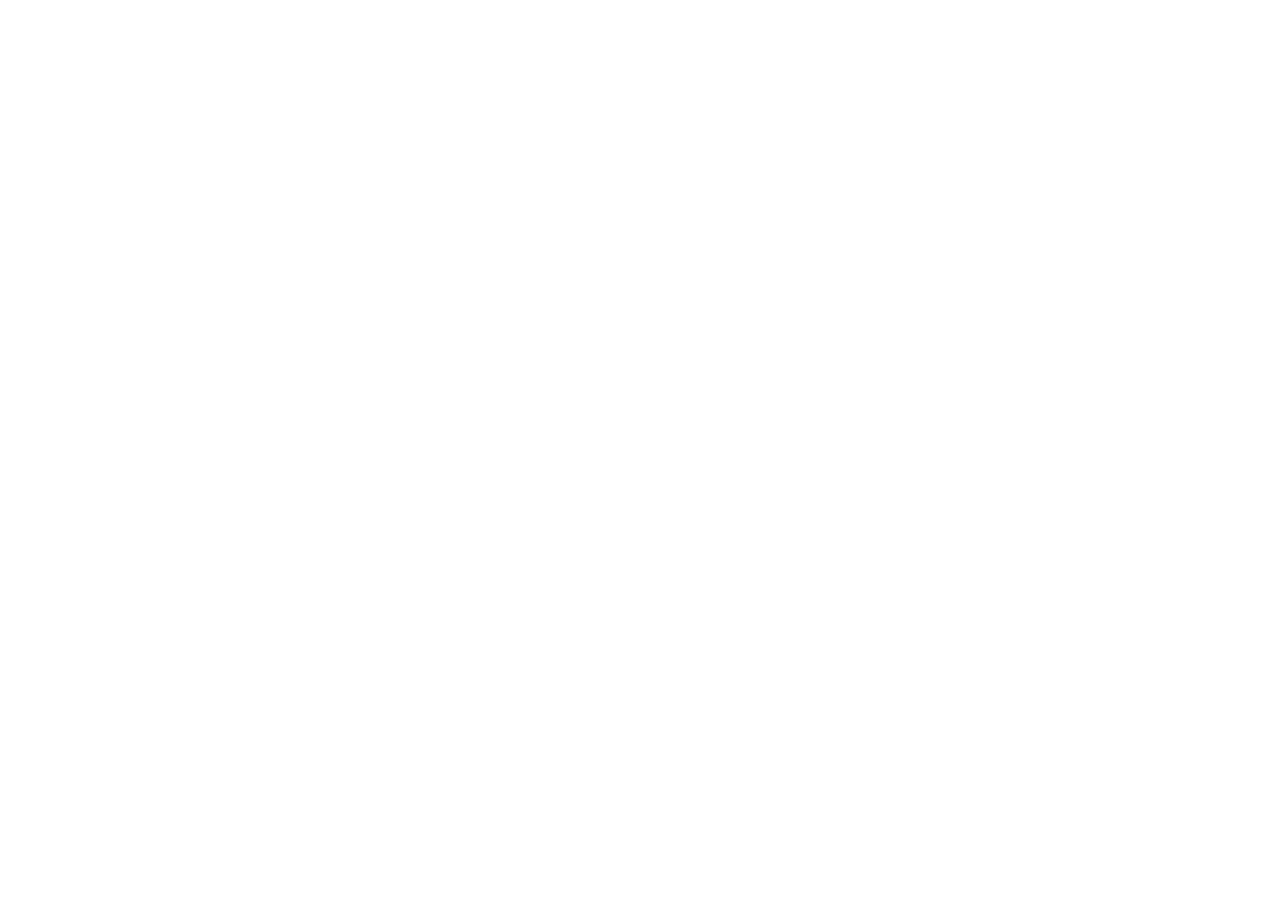
==== index.html @ 874ee5b5 "Add files via upload" ====
<!doctype html>
<html lang="en">
  <head>
    <title>&lt;model-viewer&gt; template</title>
    <meta charset="utf-8">
    <meta name="description" content="&lt;model-viewer&gt; template">
    <meta name="viewport" content="width=device-width, initial-scale=1">
    <link type="text/css" href="./styles.css" rel="stylesheet"/>
  </head>
  <body>
    <!-- <model-viewer> HTML element -->
    <model-viewer src="astronaut.glb" ar ar-modes="webxr scene-viewer quick-look" camera-controls poster="poster.webp" shadow-intensity="1">
      <div class="progress-bar hide" slot="progress-bar">
          <div class="update-bar"></div>
      </div>
      <button slot="ar-button" id="ar-button">
          View in your space
      </button>
      <div id="ar-prompt">
          <img src="ar_hand_prompt.png">
      </div>
    </model-viewer>  
    <script src="script.js"></script>
    <!-- Loads <model-viewer> for browsers: -->
    <script type="module" src="https://ajax.googleapis.com/ajax/libs/model-viewer/3.0.1/model-viewer.min.js"></script>
  </body>
</html>
---- styles.css ----
:not(:defined) > * {
  display: none;
}

html {
  height: 100%;
}

body {
  margin: 0;
  padding: 0;
  width: 100%;
  height: 100%;
}

model-viewer {
  width: 100%;
  height: 90%;
  background-color: #ffffff;
}


.progress-bar {
  display: block;
  width: 33%;
  height: 10%;
  max-height: 2%;
  position: absolute;
  left: 50%;
  top: 50%;
  transform: translate3d(-50%, -50%, 0);
  border-radius: 25px;
  box-shadow: 0px 3px 10px 3px rgba(0, 0, 0, 0.5), 0px 0px 5px 1px rgba(0, 0, 0, 0.6);
  border: 1px solid rgba(255, 255, 255, 0.9);
  background-color: rgba(0, 0, 0, 0.5);
}

.progress-bar.hide {
  visibility: hidden;
  transition: visibility 0.3s;
}

.update-bar {
  background-color: rgba(255, 255, 255, 0.9);
  width: 0%;
  height: 100%;
  border-radius: 25px;
  float: left;
  transition: width 0.3s;
}

#ar-button {
  background-image: url(ar_icon.png);
  background-repeat: no-repeat;
  background-size: 20px 20px;
  background-position: 12px 50%;
  background-color: #fff;
  position: absolute;
  left: 50%;
  transform: translateX(-50%);
  white-space: nowrap;
  bottom: 16px;
  padding: 0px 16px 0px 40px;
  font-family: Roboto Regular, Helvetica Neue, sans-serif;
  font-size: 14px;
  color:#4285f4;
  height: 36px;
  line-height: 36px;
  border-radius: 18px;
  border: 1px solid #DADCE0;
}

#ar-button:active {
  background-color: #E8EAED;
}

#ar-button:focus {
  outline: none;
}

#ar-button:focus-visible {
  outline: 1px solid #4285f4;
}

@keyframes circle {
  from { transform: translateX(-50%) rotate(0deg) translateX(50px) rotate(0deg); }
  to   { transform: translateX(-50%) rotate(360deg) translateX(50px) rotate(-360deg); }
}

@keyframes elongate {
  from { transform: translateX(100px); }
  to   { transform: translateX(-100px); }
}

model-viewer > #ar-prompt {
  position: absolute;
  left: 50%;
  bottom: 60px;
  animation: elongate 2s infinite ease-in-out alternate;
  display: none;
}

model-viewer[ar-status="session-started"] > #ar-prompt {
  display: block;
}

model-viewer > #ar-prompt > img {
  animation: circle 4s linear infinite;
}
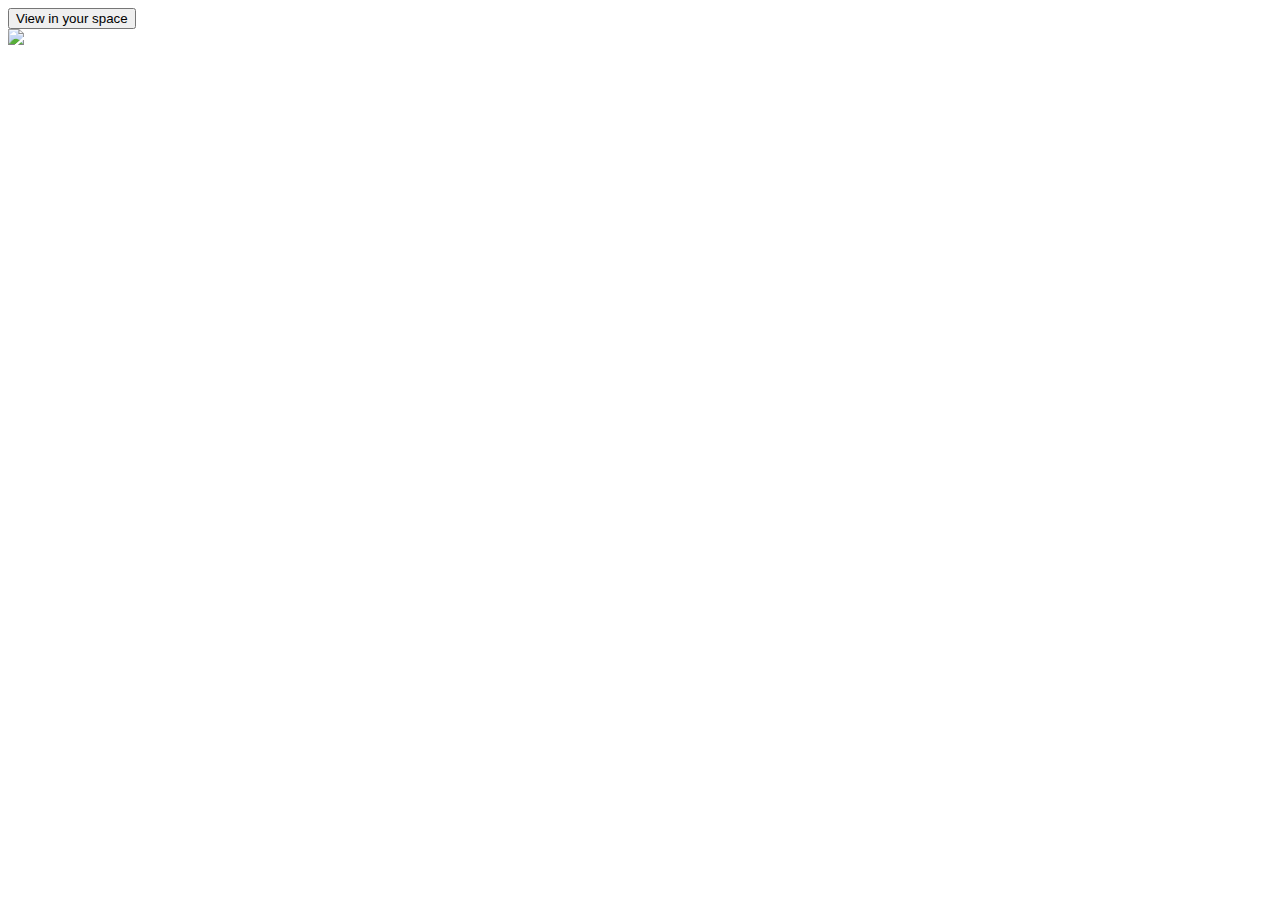
==== commit ef81f094: "Create index.html" ====
--- a/index.html
+++ b/index.html
@@ -9,7 +9,10 @@
   </head>
   <body>
     <!-- <model-viewer> HTML element -->
-    <model-viewer src="astronaut.glb" ar ar-modes="webxr scene-viewer quick-look" camera-controls poster="poster.webp" shadow-intensity="1">
+    
+
+      <model-viewer src="Astronaut.glb" alt="3D Diner" camera-controls ar ios-src="./models/Diner.usdz"></model-viewer>
+
       <div class="progress-bar hide" slot="progress-bar">
           <div class="update-bar"></div>
       </div>
@@ -22,6 +25,8 @@
     </model-viewer>  
     <script src="script.js"></script>
     <!-- Loads <model-viewer> for browsers: -->
-    <script type="module" src="https://ajax.googleapis.com/ajax/libs/model-viewer/3.0.1/model-viewer.min.js"></script>
+ <!--       <script type="module" src="https://ajax.googleapis.com/ajax/libs/model-viewer/3.0.1/model-viewer.min.js"></script> -->
+    <script type="module" src="https://unpkg.com/@google/model-viewer/dist/model-viewer.js"></script>
+  <script nomodule src="https://unpkg.com/@google/model-viewer/dist/model-viewer-legacy.js"></script>
   </body>
 </html>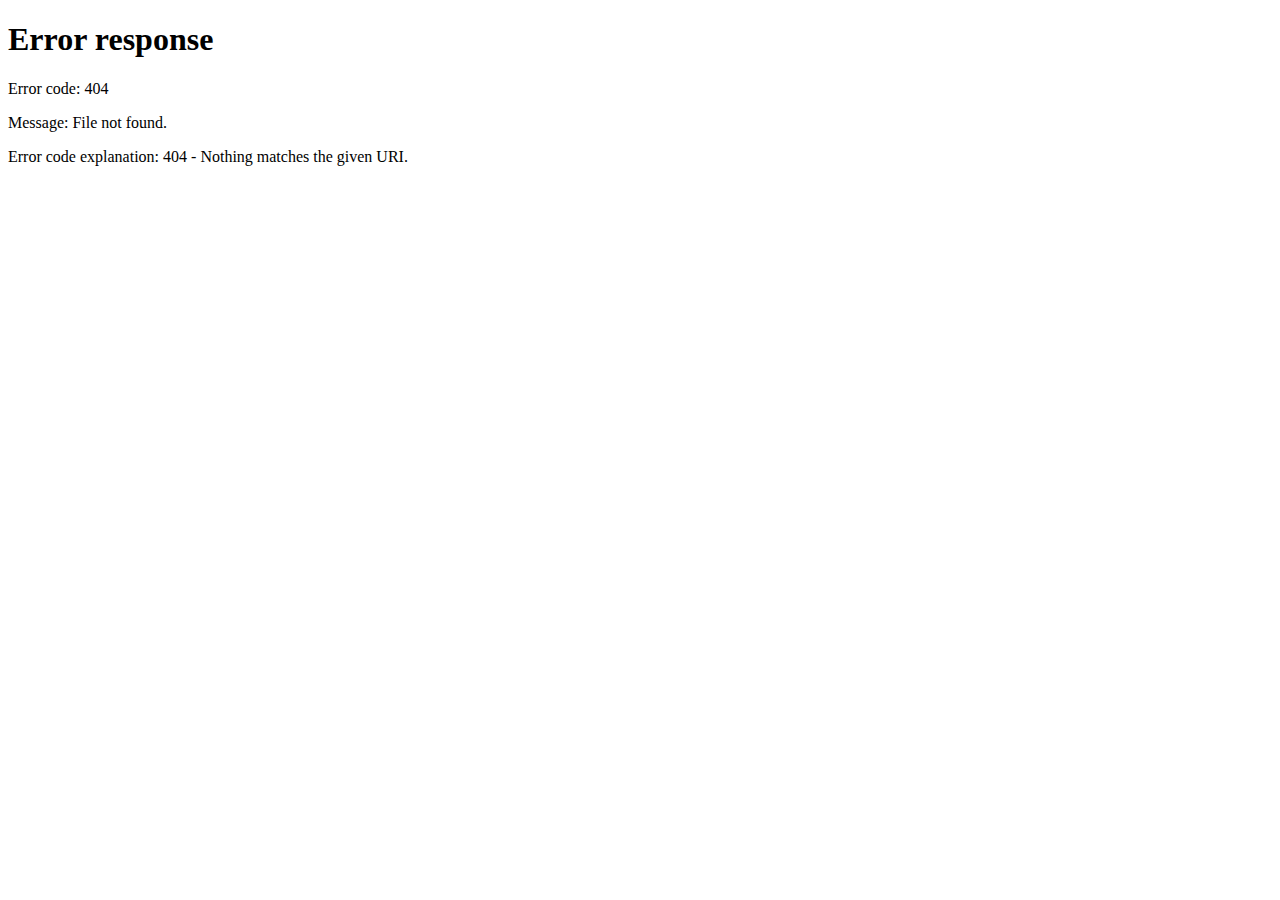
==== commit 1362635a: "change" ====
--- a/index.html
+++ b/index.html
@@ -1,32 +1,12 @@
-<!doctype html>
-<html lang="en">
-  <head>
-    <title>&lt;model-viewer&gt; template</title>
-    <meta charset="utf-8">
-    <meta name="description" content="&lt;model-viewer&gt; template">
-    <meta name="viewport" content="width=device-width, initial-scale=1">
-    <link type="text/css" href="./styles.css" rel="stylesheet"/>
-  </head>
-  <body>
-    <!-- <model-viewer> HTML element -->
-    
-
-      <model-viewer src="Astronaut.glb" alt="3D Diner" camera-controls ar ios-src="./models/Diner.usdz"></model-viewer>
-
-      <div class="progress-bar hide" slot="progress-bar">
-          <div class="update-bar"></div>
-      </div>
-      <button slot="ar-button" id="ar-button">
-          View in your space
-      </button>
-      <div id="ar-prompt">
-          <img src="ar_hand_prompt.png">
-      </div>
-    </model-viewer>  
-    <script src="script.js"></script>
-    <!-- Loads <model-viewer> for browsers: -->
- <!--       <script type="module" src="https://ajax.googleapis.com/ajax/libs/model-viewer/3.0.1/model-viewer.min.js"></script> -->
-    <script type="module" src="https://unpkg.com/@google/model-viewer/dist/model-viewer.js"></script>
-  <script nomodule src="https://unpkg.com/@google/model-viewer/dist/model-viewer-legacy.js"></script>
-  </body>
+<!DOCTYPE html>
+<html>
+<head>
+<meta charset="UTF-8">
+<meta http-equiv="refresh" content="0; url=index">
+<title>Page Redirection</title>
+</head>
+<body>
+<!-- Note: don't tell people to `click` the link, just tell them that it is a link. -->
+If you are not redirected automatically, follow this <a href='index'>link</a>.
+</body>
 </html>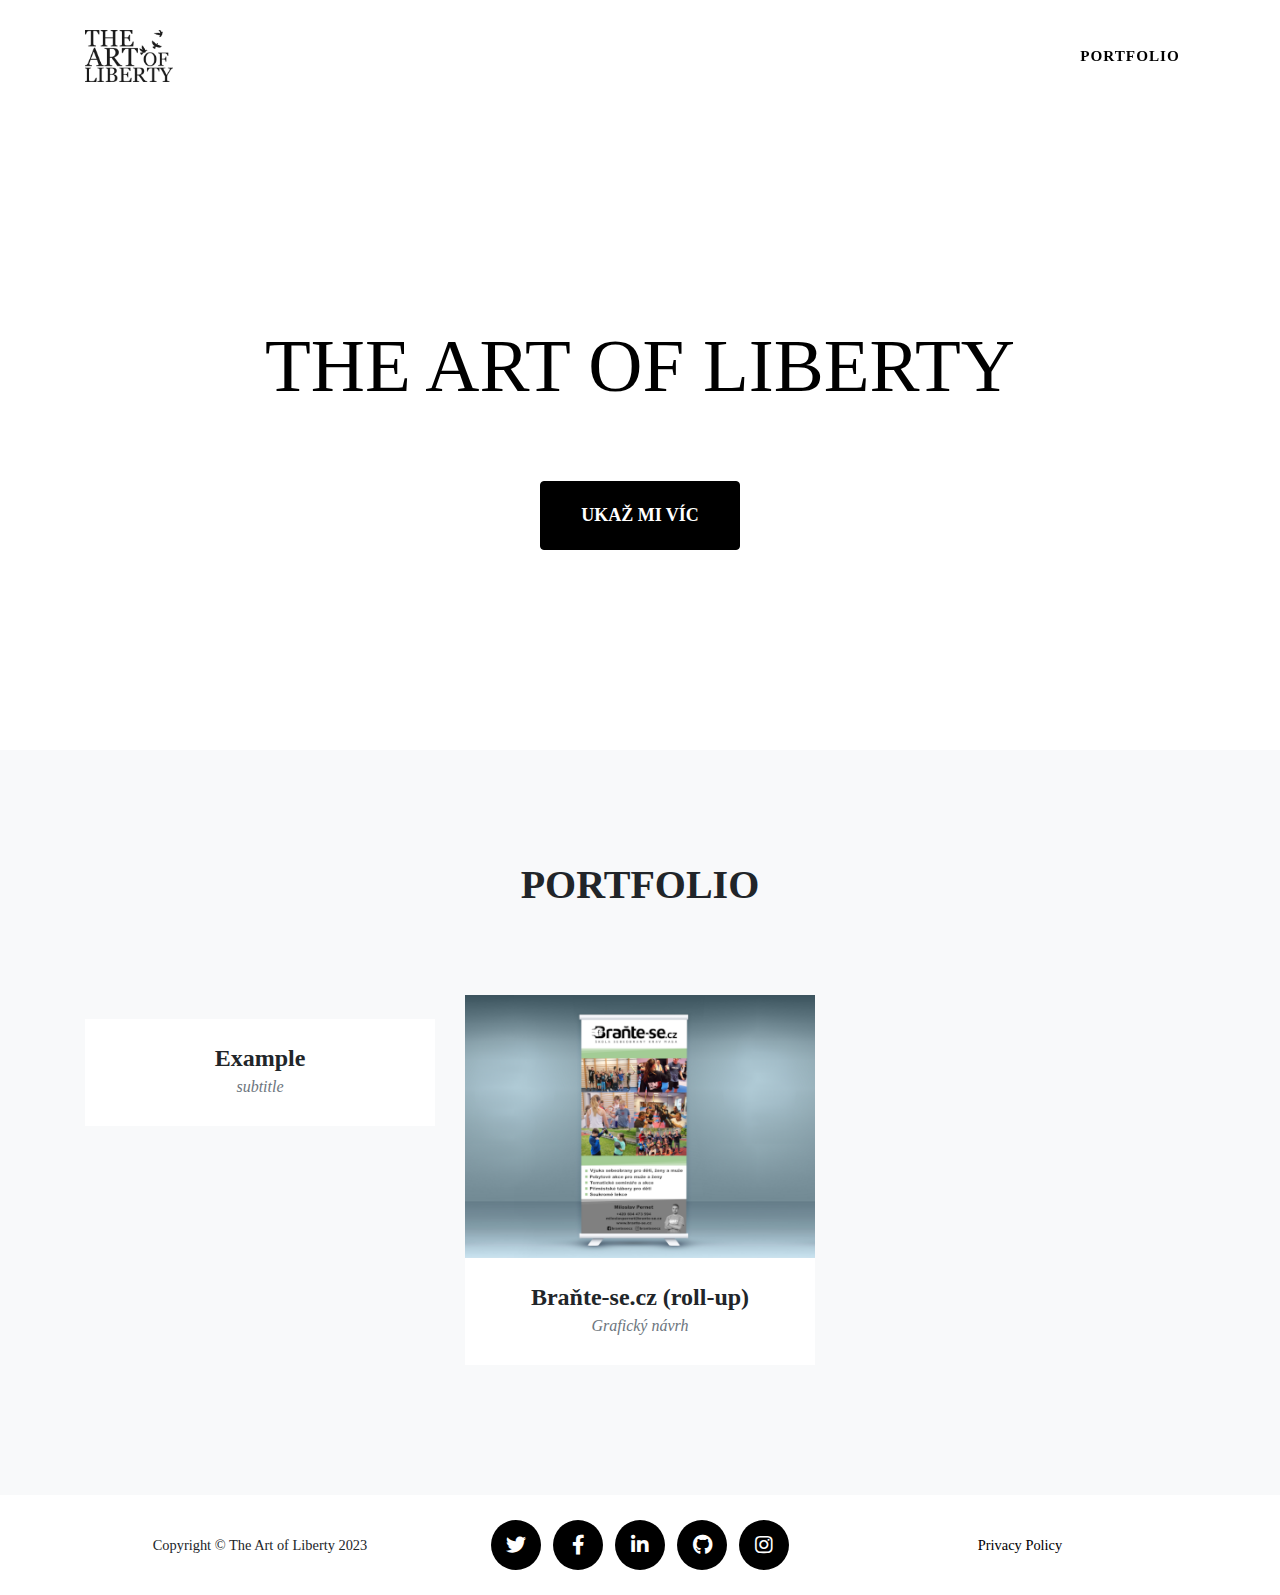
==== commit cc3ce343: "Add files via upload" ====
--- a/index.html
+++ b/index.html
@@ -1,12 +1,318 @@
-<!DOCTYPE html>
-<html>
-<head>
-<meta charset="UTF-8">
-<meta http-equiv="refresh" content="0; url=index">
-<title>Page Redirection</title>
-</head>
-<body>
-<!-- Note: don't tell people to `click` the link, just tell them that it is a link. -->
-If you are not redirected automatically, follow this <a href='index'>link</a>.
-</body>
+<!DOCTYPE html>
+<html lang="en">
+
+  <head>
+  
+
+  <meta charset="utf-8">
+  <meta name="viewport" content="width=device-width, initial-scale=1, shrink-to-fit=no">
+  <meta name="description" content="Site description">
+  <meta name="author" content="Your Name">
+  <link rel="canonical" href="http://localhost:4000/">
+
+  <title>The Art of Liberty</title>  
+
+  <!-- Bootstrap core CSS -->
+  <link href="assets/css/bootstrap.min.css" rel="stylesheet" />
+
+  <!-- Custom fonts for this template -->
+  <link href="assets/css/all.min.css" rel="stylesheet" type="text/css">
+  <link href="https://fonts.googleapis.com/css?family=Montserrat:400,700" rel="stylesheet" type="text/css">
+  <link href='https://fonts.googleapis.com/css?family=Kaushan+Script' rel='stylesheet' type='text/css'>
+  <link href='https://fonts.googleapis.com/css?family=Droid+Serif:400,700,400italic,700italic' rel='stylesheet' type='text/css'>
+  <link href='https://fonts.googleapis.com/css?family=Roboto+Slab:400,100,300,700' rel='stylesheet' type='text/css'>
+
+  <!-- Custom styles for this theme -->
+  <!--<link href="assets/css/agency.min.css" rel="stylesheet">-->
+  <link href="assets/css/agency.css" rel="stylesheet" />
+
+  <!-- Page container change top padding when nav shrinks -->
+  
+</head>
+
+
+  <body id="page-top">
+
+        <!-- Navigation -->
+  <nav class="navbar navbar-expand-lg navbar-dark fixed-top" id="mainNav">
+    <div class="container">
+	  <a class="navbar-brand js-scroll-trigger" href="#page-top"><img height="52" src="assets\img\logo.png"/></a>
+      <button class="navbar-toggler navbar-toggler-right" type="button" data-toggle="collapse" data-target="#navbarResponsive" aria-controls="navbarResponsive" aria-expanded="false" aria-label="Toggle navigation">
+        Menu
+        <i class="fas fa-bars"></i>
+      </button>
+      <div class="collapse navbar-collapse" id="navbarResponsive">
+        <ul class="navbar-nav text-uppercase ml-auto">
+        
+        
+          <li class="nav-item"><a class="nav-link js-scroll-trigger" href="#portfolio">Portfolio</a></li>
+        
+        
+        </ul>
+      </div>
+    </div>
+  </nav>
+  <!-- End Navigation -->
+  
+  <!-- Header -->
+  
+  <header class="masthead">
+    <div class="container">
+      <div class="intro-text"><div class="intro-heading text-uppercase"><p>The Art of Liberty</p>
+</div><a class="btn btn-primary btn-xl text-uppercase js-scroll-trigger" href="#portfolio">Ukaž mi víc</a></div>
+    </div>
+  </header>
+  
+  <!-- End Header -->
+
+
+<!-- Portfolio Grid -->
+
+<section class="bg-light page-section" id="portfolio">
+  <div class="container">
+    <div class="row">
+      <div class="col-lg-12 text-center">
+        <h2 class="section-heading text-uppercase"><p>Portfolio</p>
+</h2>
+        <h3 class="section-subheading text-muted">
+</h3>
+      </div>
+    </div>
+    <div class="row">
+	
+      <div class="col-md-4 col-sm-6 portfolio-item">
+        <a class="portfolio-link" data-toggle="modal" href="#p1">
+          <div class="portfolio-hover">
+            <div class="portfolio-hover-content">
+              <i class="fas fa-plus fa-3x"></i>
+            </div>
+          </div>
+          <img class="img-fluid" src="https://place-hold.it/400x300" alt="">
+        </a>
+        <div class="portfolio-caption">
+          <h4>Example</h4>
+          <p class="text-muted">subtitle</p>
+        </div>
+      </div>
+	
+      <div class="col-md-4 col-sm-6 portfolio-item">
+        <a class="portfolio-link" data-toggle="modal" href="#p2">
+          <div class="portfolio-hover">
+            <div class="portfolio-hover-content">
+              <i class="fas fa-plus fa-3x"></i>
+            </div>
+          </div>
+          <img class="img-fluid" src="assets/img/portfolio/sami_rollup_thumbnail.png" alt="">
+        </a>
+        <div class="portfolio-caption">
+          <h4>Braňte-se.cz (roll-up)</h4>
+          <p class="text-muted">Grafický návrh</p>
+        </div>
+      </div>
+	
+    </div>
+  </div>
+</section>
+
+<!-- Portfolio Modals -->
+
+
+<div
+  class="portfolio-modal modal fade"
+  id="p1"
+  tabindex="-1"
+  role="dialog"
+  aria-hidden="true"
+>
+  <div class="modal-dialog">
+    <div class="modal-content">
+      <div class="close-modal" data-dismiss="modal">
+        <div class="lr">
+          <div class="rl"></div>
+        </div>
+      </div>
+      <div class="container">
+        <div class="row">
+          <div class="col-lg-8 mx-auto">
+            <div class="modal-body">
+              <!-- Project Details Go Here -->
+              <h2 class="text-uppercase">Title</h2>
+              <p class="item-intro text-muted">subtitle lorem ipsum dolor sit amet consectetur.</p>
+              <img
+                class="img-fluid d-block mx-auto"
+                src="https://place-hold.it/400x300"
+                alt="image alt text"
+              />
+              <p><p>Use this area to describe your project. <strong>Markdown</strong> supported.</p>
+
+<p>optional info list (delete if not using):</p>
+
+<ul class="list-inline">
+  <li>Date:</li>
+  <li>Client:</li>
+  <li>Category:</li>
+</ul>
+
+</p>
+              <button
+                class="btn btn-primary"
+                data-dismiss="modal"
+                type="button"
+              >
+                <i class="fas fa-times"></i>
+                Zavřít
+              </button>
+            </div>
+          </div>
+        </div>
+      </div>
+    </div>
+  </div>
+</div>
+
+
+
+<div
+  class="portfolio-modal modal fade"
+  id="p2"
+  tabindex="-1"
+  role="dialog"
+  aria-hidden="true"
+>
+  <div class="modal-dialog">
+    <div class="modal-content">
+      <div class="close-modal" data-dismiss="modal">
+        <div class="lr">
+          <div class="rl"></div>
+        </div>
+      </div>
+      <div class="container">
+        <div class="row">
+          <div class="col-lg-8 mx-auto">
+            <div class="modal-body">
+              <!-- Project Details Go Here -->
+              <h2 class="text-uppercase">Braňte-se</h2>
+              <p class="item-intro text-muted">Grafický návrh roll-up baneru</p>
+              <img
+                class="img-fluid d-block mx-auto"
+                src="assets/img/portfolio/sami_rollup.png"
+                alt=""
+              />
+              <p><p>Grafický návrh roll-up baneru laděného do barev použitých v identitě “značky”.</p>
+
+<p><strong><a href="https://www.brante-se.cz">https://www.brante-se.cz</a></strong></p>
+
+</p>
+              <button
+                class="btn btn-primary"
+                data-dismiss="modal"
+                type="button"
+              >
+                <i class="fas fa-times"></i>
+                Zavřít
+              </button>
+            </div>
+          </div>
+        </div>
+      </div>
+    </div>
+  </div>
+</div>
+
+
+<!-- End Portfolio Modals -->
+
+
+
+
+
+	  <!-- Footer -->
+<footer class="footer" id="footer" style="background-color: white">
+  <div class="container">
+    
+    <div class="row align-items-center">
+      <div class="col-md-4">
+        <span class="copyright"
+          >Copyright &copy; The Art of Liberty 2023</span
+        >
+      </div>
+      <!-- Social Media -->
+      <div class="col-md-4">
+        <ul class="list-inline social-buttons">
+          
+          <li class="list-inline-item">
+            
+            <a href="https://twitter.com">
+              <i class="fab fa-twitter"></i>
+            </a>
+            
+          </li>
+          
+          <li class="list-inline-item">
+            
+            <a href="https://facebook.com">
+              <i class="fab fa-facebook-f"></i>
+            </a>
+            
+          </li>
+          
+          <li class="list-inline-item">
+            
+            <a href="https://linkedin.com">
+              <i class="fab fa-linkedin-in"></i>
+            </a>
+            
+          </li>
+          
+          <li class="list-inline-item">
+            
+            <a href="https://github.com/raviriley/agency-jekyll-theme">
+              <i class="fab fa-github"></i>
+            </a>
+            
+          </li>
+          
+          <li class="list-inline-item">
+            
+            <a href="https://instagram.com">
+              <i class="fab fa-instagram"></i>
+            </a>
+            
+          </li>
+          
+        </ul>
+      </div>
+      <!-- Legal -->
+      <div class="col-md-4">
+        <ul class="list-inline quicklinks">
+          <li class="list-inline-item">
+            <a href="legal"
+              >Privacy Policy</a
+            >
+          </li>
+        </ul>
+      </div>
+    </div>
+    
+  </div>
+</footer>
+
+<!-- End Footer -->
+
+
+	  <!-- Bootstrap core JavaScript -->
+	  <script src="assets/js/jquery.min.js"></script>
+	  <script src="assets/js/bootstrap.bundle.min.js"></script>
+
+	  <!-- Plugin JavaScript -->
+	  <script src="assets/js/jquery.easing.min.js"></script>
+
+	  <!-- Contact form JavaScript -->
+	  <script src="assets/js/jqBootstrapValidation.js"></script>
+	  <script src="assets/js/contact_me.js"></script>
+
+	  <!-- Custom scripts for this template -->
+	  <script src="assets/js/agency.min.js"></script>
+
+  </body>
 </html>--- a/assets/css/all.min.css
+++ b/assets/css/all.min.css
@@ -0,0 +1,5 @@
+/*!
+ * Font Awesome Free 5.10.2 by @fontawesome - https://fontawesome.com
+ * License - https://fontawesome.com/license/free (Icons: CC BY 4.0, Fonts: SIL OFL 1.1, Code: MIT License)
+ */
+.fa,.fab,.fad,.fal,.far,.fas{-moz-osx-font-smoothing:grayscale;-webkit-font-smoothing:antialiased;display:inline-block;font-style:normal;font-variant:normal;text-rendering:auto;line-height:1}.fa-lg{font-size:1.33333em;line-height:.75em;vertical-align:-.0667em}.fa-xs{font-size:.75em}.fa-sm{font-size:.875em}.fa-1x{font-size:1em}.fa-2x{font-size:2em}.fa-3x{font-size:3em}.fa-4x{font-size:4em}.fa-5x{font-size:5em}.fa-6x{font-size:6em}.fa-7x{font-size:7em}.fa-8x{font-size:8em}.fa-9x{font-size:9em}.fa-10x{font-size:10em}.fa-fw{text-align:center;width:1.25em}.fa-ul{list-style-type:none;margin-left:2.5em;padding-left:0}.fa-ul>li{position:relative}.fa-li{left:-2em;position:absolute;text-align:center;width:2em;line-height:inherit}.fa-border{border:.08em solid #eee;border-radius:.1em;padding:.2em .25em .15em}.fa-pull-left{float:left}.fa-pull-right{float:right}.fa.fa-pull-left,.fab.fa-pull-left,.fal.fa-pull-left,.far.fa-pull-left,.fas.fa-pull-left{margin-right:.3em}.fa.fa-pull-right,.fab.fa-pull-right,.fal.fa-pull-right,.far.fa-pull-right,.fas.fa-pull-right{margin-left:.3em}.fa-spin{-webkit-animation:fa-spin 2s linear infinite;animation:fa-spin 2s linear infinite}.fa-pulse{-webkit-animation:fa-spin 1s steps(8) infinite;animation:fa-spin 1s steps(8) infinite}@-webkit-keyframes fa-spin{0%{-webkit-transform:rotate(0deg);transform:rotate(0deg)}to{-webkit-transform:rotate(1turn);transform:rotate(1turn)}}@keyframes fa-spin{0%{-webkit-transform:rotate(0deg);transform:rotate(0deg)}to{-webkit-transform:rotate(1turn);transform:rotate(1turn)}}.fa-rotate-90{-ms-filter:"progid:DXImageTransform.Microsoft.BasicImage(rotation=1)";-webkit-transform:rotate(90deg);transform:rotate(90deg)}.fa-rotate-180{-ms-filter:"progid:DXImageTransform.Microsoft.BasicImage(rotation=2)";-webkit-transform:rotate(180deg);transform:rotate(180deg)}.fa-rotate-270{-ms-filter:"progid:DXImageTransform.Microsoft.BasicImage(rotation=3)";-webkit-transform:rotate(270deg);transform:rotate(270deg)}.fa-flip-horizontal{-ms-filter:"progid:DXImageTransform.Microsoft.BasicImage(rotation=0, mirror=1)";-webkit-transform:scaleX(-1);transform:scaleX(-1)}.fa-flip-vertical{-webkit-transform:scaleY(-1);transform:scaleY(-1)}.fa-flip-both,.fa-flip-horizontal.fa-flip-vertical,.fa-flip-vertical{-ms-filter:"progid:DXImageTransform.Microsoft.BasicImage(rotation=2, mirror=1)"}.fa-flip-both,.fa-flip-horizontal.fa-flip-vertical{-webkit-transform:scale(-1);transform:scale(-1)}:root .fa-flip-both,:root .fa-flip-horizontal,:root .fa-flip-vertical,:root .fa-rotate-90,:root .fa-rotate-180,:root .fa-rotate-270{-webkit-filter:none;filter:none}.fa-stack{display:inline-block;height:2em;line-height:2em;position:relative;vertical-align:middle;width:2.5em}.fa-stack-1x,.fa-stack-2x{left:0;position:absolute;text-align:center;width:100%}.fa-stack-1x{line-height:inherit}.fa-stack-2x{font-size:2em}.fa-inverse{color:#fff}.fa-500px:before{content:"\f26e"}.fa-accessible-icon:before{content:"\f368"}.fa-accusoft:before{content:"\f369"}.fa-acquisitions-incorporated:before{content:"\f6af"}.fa-ad:before{content:"\f641"}.fa-address-book:before{content:"\f2b9"}.fa-address-card:before{content:"\f2bb"}.fa-adjust:before{content:"\f042"}.fa-adn:before{content:"\f170"}.fa-adobe:before{content:"\f778"}.fa-adversal:before{content:"\f36a"}.fa-affiliatetheme:before{content:"\f36b"}.fa-air-freshener:before{content:"\f5d0"}.fa-airbnb:before{content:"\f834"}.fa-algolia:before{content:"\f36c"}.fa-align-center:before{content:"\f037"}.fa-align-justify:before{content:"\f039"}.fa-align-left:before{content:"\f036"}.fa-align-right:before{content:"\f038"}.fa-alipay:before{content:"\f642"}.fa-allergies:before{content:"\f461"}.fa-amazon:before{content:"\f270"}.fa-amazon-pay:before{content:"\f42c"}.fa-ambulance:before{content:"\f0f9"}.fa-american-sign-language-interpreting:before{content:"\f2a3"}.fa-amilia:before{content:"\f36d"}.fa-anchor:before{content:"\f13d"}.fa-android:before{content:"\f17b"}.fa-angellist:before{content:"\f209"}.fa-angle-double-down:before{content:"\f103"}.fa-angle-double-left:before{content:"\f100"}.fa-angle-double-right:before{content:"\f101"}.fa-angle-double-up:before{content:"\f102"}.fa-angle-down:before{content:"\f107"}.fa-angle-left:before{content:"\f104"}.fa-angle-right:before{content:"\f105"}.fa-angle-up:before{content:"\f106"}.fa-angry:before{content:"\f556"}.fa-angrycreative:before{content:"\f36e"}.fa-angular:before{content:"\f420"}.fa-ankh:before{content:"\f644"}.fa-app-store:before{content:"\f36f"}.fa-app-store-ios:before{content:"\f370"}.fa-apper:before{content:"\f371"}.fa-apple:before{content:"\f179"}.fa-apple-alt:before{content:"\f5d1"}.fa-apple-pay:before{content:"\f415"}.fa-archive:before{content:"\f187"}.fa-archway:before{content:"\f557"}.fa-arrow-alt-circle-down:before{content:"\f358"}.fa-arrow-alt-circle-left:before{content:"\f359"}.fa-arrow-alt-circle-right:before{content:"\f35a"}.fa-arrow-alt-circle-up:before{content:"\f35b"}.fa-arrow-circle-down:before{content:"\f0ab"}.fa-arrow-circle-left:before{content:"\f0a8"}.fa-arrow-circle-right:before{content:"\f0a9"}.fa-arrow-circle-up:before{content:"\f0aa"}.fa-arrow-down:before{content:"\f063"}.fa-arrow-left:before{content:"\f060"}.fa-arrow-right:before{content:"\f061"}.fa-arrow-up:before{content:"\f062"}.fa-arrows-alt:before{content:"\f0b2"}.fa-arrows-alt-h:before{content:"\f337"}.fa-arrows-alt-v:before{content:"\f338"}.fa-artstation:before{content:"\f77a"}.fa-assistive-listening-systems:before{content:"\f2a2"}.fa-asterisk:before{content:"\f069"}.fa-asymmetrik:before{content:"\f372"}.fa-at:before{content:"\f1fa"}.fa-atlas:before{content:"\f558"}.fa-atlassian:before{content:"\f77b"}.fa-atom:before{content:"\f5d2"}.fa-audible:before{content:"\f373"}.fa-audio-description:before{content:"\f29e"}.fa-autoprefixer:before{content:"\f41c"}.fa-avianex:before{content:"\f374"}.fa-aviato:before{content:"\f421"}.fa-award:before{content:"\f559"}.fa-aws:before{content:"\f375"}.fa-baby:before{content:"\f77c"}.fa-baby-carriage:before{content:"\f77d"}.fa-backspace:before{content:"\f55a"}.fa-backward:before{content:"\f04a"}.fa-bacon:before{content:"\f7e5"}.fa-balance-scale:before{content:"\f24e"}.fa-balance-scale-left:before{content:"\f515"}.fa-balance-scale-right:before{content:"\f516"}.fa-ban:before{content:"\f05e"}.fa-band-aid:before{content:"\f462"}.fa-bandcamp:before{content:"\f2d5"}.fa-barcode:before{content:"\f02a"}.fa-bars:before{content:"\f0c9"}.fa-baseball-ball:before{content:"\f433"}.fa-basketball-ball:before{content:"\f434"}.fa-bath:before{content:"\f2cd"}.fa-battery-empty:before{content:"\f244"}.fa-battery-full:before{content:"\f240"}.fa-battery-half:before{content:"\f242"}.fa-battery-quarter:before{content:"\f243"}.fa-battery-three-quarters:before{content:"\f241"}.fa-battle-net:before{content:"\f835"}.fa-bed:before{content:"\f236"}.fa-beer:before{content:"\f0fc"}.fa-behance:before{content:"\f1b4"}.fa-behance-square:before{content:"\f1b5"}.fa-bell:before{content:"\f0f3"}.fa-bell-slash:before{content:"\f1f6"}.fa-bezier-curve:before{content:"\f55b"}.fa-bible:before{content:"\f647"}.fa-bicycle:before{content:"\f206"}.fa-biking:before{content:"\f84a"}.fa-bimobject:before{content:"\f378"}.fa-binoculars:before{content:"\f1e5"}.fa-biohazard:before{content:"\f780"}.fa-birthday-cake:before{content:"\f1fd"}.fa-bitbucket:before{content:"\f171"}.fa-bitcoin:before{content:"\f379"}.fa-bity:before{content:"\f37a"}.fa-black-tie:before{content:"\f27e"}.fa-blackberry:before{content:"\f37b"}.fa-blender:before{content:"\f517"}.fa-blender-phone:before{content:"\f6b6"}.fa-blind:before{content:"\f29d"}.fa-blog:before{content:"\f781"}.fa-blogger:before{content:"\f37c"}.fa-blogger-b:before{content:"\f37d"}.fa-bluetooth:before{content:"\f293"}.fa-bluetooth-b:before{content:"\f294"}.fa-bold:before{content:"\f032"}.fa-bolt:before{content:"\f0e7"}.fa-bomb:before{content:"\f1e2"}.fa-bone:before{content:"\f5d7"}.fa-bong:before{content:"\f55c"}.fa-book:before{content:"\f02d"}.fa-book-dead:before{content:"\f6b7"}.fa-book-medical:before{content:"\f7e6"}.fa-book-open:before{content:"\f518"}.fa-book-reader:before{content:"\f5da"}.fa-bookmark:before{content:"\f02e"}.fa-bootstrap:before{content:"\f836"}.fa-border-all:before{content:"\f84c"}.fa-border-none:before{content:"\f850"}.fa-border-style:before{content:"\f853"}.fa-bowling-ball:before{content:"\f436"}.fa-box:before{content:"\f466"}.fa-box-open:before{content:"\f49e"}.fa-boxes:before{content:"\f468"}.fa-braille:before{content:"\f2a1"}.fa-brain:before{content:"\f5dc"}.fa-bread-slice:before{content:"\f7ec"}.fa-briefcase:before{content:"\f0b1"}.fa-briefcase-medical:before{content:"\f469"}.fa-broadcast-tower:before{content:"\f519"}.fa-broom:before{content:"\f51a"}.fa-brush:before{content:"\f55d"}.fa-btc:before{content:"\f15a"}.fa-buffer:before{content:"\f837"}.fa-bug:before{content:"\f188"}.fa-building:before{content:"\f1ad"}.fa-bullhorn:before{content:"\f0a1"}.fa-bullseye:before{content:"\f140"}.fa-burn:before{content:"\f46a"}.fa-buromobelexperte:before{content:"\f37f"}.fa-bus:before{content:"\f207"}.fa-bus-alt:before{content:"\f55e"}.fa-business-time:before{content:"\f64a"}.fa-buysellads:before{content:"\f20d"}.fa-calculator:before{content:"\f1ec"}.fa-calendar:before{content:"\f133"}.fa-calendar-alt:before{content:"\f073"}.fa-calendar-check:before{content:"\f274"}.fa-calendar-day:before{content:"\f783"}.fa-calendar-minus:before{content:"\f272"}.fa-calendar-plus:before{content:"\f271"}.fa-calendar-times:before{content:"\f273"}.fa-calendar-week:before{content:"\f784"}.fa-camera:before{content:"\f030"}.fa-camera-retro:before{content:"\f083"}.fa-campground:before{content:"\f6bb"}.fa-canadian-maple-leaf:before{content:"\f785"}.fa-candy-cane:before{content:"\f786"}.fa-cannabis:before{content:"\f55f"}.fa-capsules:before{content:"\f46b"}.fa-car:before{content:"\f1b9"}.fa-car-alt:before{content:"\f5de"}.fa-car-battery:before{content:"\f5df"}.fa-car-crash:before{content:"\f5e1"}.fa-car-side:before{content:"\f5e4"}.fa-caret-down:before{content:"\f0d7"}.fa-caret-left:before{content:"\f0d9"}.fa-caret-right:before{content:"\f0da"}.fa-caret-square-down:before{content:"\f150"}.fa-caret-square-left:before{content:"\f191"}.fa-caret-square-right:before{content:"\f152"}.fa-caret-square-up:before{content:"\f151"}.fa-caret-up:before{content:"\f0d8"}.fa-carrot:before{content:"\f787"}.fa-cart-arrow-down:before{content:"\f218"}.fa-cart-plus:before{content:"\f217"}.fa-cash-register:before{content:"\f788"}.fa-cat:before{content:"\f6be"}.fa-cc-amazon-pay:before{content:"\f42d"}.fa-cc-amex:before{content:"\f1f3"}.fa-cc-apple-pay:before{content:"\f416"}.fa-cc-diners-club:before{content:"\f24c"}.fa-cc-discover:before{content:"\f1f2"}.fa-cc-jcb:before{content:"\f24b"}.fa-cc-mastercard:before{content:"\f1f1"}.fa-cc-paypal:before{content:"\f1f4"}.fa-cc-stripe:before{content:"\f1f5"}.fa-cc-visa:before{content:"\f1f0"}.fa-centercode:before{content:"\f380"}.fa-centos:before{content:"\f789"}.fa-certificate:before{content:"\f0a3"}.fa-chair:before{content:"\f6c0"}.fa-chalkboard:before{content:"\f51b"}.fa-chalkboard-teacher:before{content:"\f51c"}.fa-charging-station:before{content:"\f5e7"}.fa-chart-area:before{content:"\f1fe"}.fa-chart-bar:before{content:"\f080"}.fa-chart-line:before{content:"\f201"}.fa-chart-pie:before{content:"\f200"}.fa-check:before{content:"\f00c"}.fa-check-circle:before{content:"\f058"}.fa-check-double:before{content:"\f560"}.fa-check-square:before{content:"\f14a"}.fa-cheese:before{content:"\f7ef"}.fa-chess:before{content:"\f439"}.fa-chess-bishop:before{content:"\f43a"}.fa-chess-board:before{content:"\f43c"}.fa-chess-king:before{content:"\f43f"}.fa-chess-knight:before{content:"\f441"}.fa-chess-pawn:before{content:"\f443"}.fa-chess-queen:before{content:"\f445"}.fa-chess-rook:before{content:"\f447"}.fa-chevron-circle-down:before{content:"\f13a"}.fa-chevron-circle-left:before{content:"\f137"}.fa-chevron-circle-right:before{content:"\f138"}.fa-chevron-circle-up:before{content:"\f139"}.fa-chevron-down:before{content:"\f078"}.fa-chevron-left:before{content:"\f053"}.fa-chevron-right:before{content:"\f054"}.fa-chevron-up:before{content:"\f077"}.fa-child:before{content:"\f1ae"}.fa-chrome:before{content:"\f268"}.fa-chromecast:before{content:"\f838"}.fa-church:before{content:"\f51d"}.fa-circle:before{content:"\f111"}.fa-circle-notch:before{content:"\f1ce"}.fa-city:before{content:"\f64f"}.fa-clinic-medical:before{content:"\f7f2"}.fa-clipboard:before{content:"\f328"}.fa-clipboard-check:before{content:"\f46c"}.fa-clipboard-list:before{content:"\f46d"}.fa-clock:before{content:"\f017"}.fa-clone:before{content:"\f24d"}.fa-closed-captioning:before{content:"\f20a"}.fa-cloud:before{content:"\f0c2"}.fa-cloud-download-alt:before{content:"\f381"}.fa-cloud-meatball:before{content:"\f73b"}.fa-cloud-moon:before{content:"\f6c3"}.fa-cloud-moon-rain:before{content:"\f73c"}.fa-cloud-rain:before{content:"\f73d"}.fa-cloud-showers-heavy:before{content:"\f740"}.fa-cloud-sun:before{content:"\f6c4"}.fa-cloud-sun-rain:before{content:"\f743"}.fa-cloud-upload-alt:before{content:"\f382"}.fa-cloudscale:before{content:"\f383"}.fa-cloudsmith:before{content:"\f384"}.fa-cloudversify:before{content:"\f385"}.fa-cocktail:before{content:"\f561"}.fa-code:before{content:"\f121"}.fa-code-branch:before{content:"\f126"}.fa-codepen:before{content:"\f1cb"}.fa-codiepie:before{content:"\f284"}.fa-coffee:before{content:"\f0f4"}.fa-cog:before{content:"\f013"}.fa-cogs:before{content:"\f085"}.fa-coins:before{content:"\f51e"}.fa-columns:before{content:"\f0db"}.fa-comment:before{content:"\f075"}.fa-comment-alt:before{content:"\f27a"}.fa-comment-dollar:before{content:"\f651"}.fa-comment-dots:before{content:"\f4ad"}.fa-comment-medical:before{content:"\f7f5"}.fa-comment-slash:before{content:"\f4b3"}.fa-comments:before{content:"\f086"}.fa-comments-dollar:before{content:"\f653"}.fa-compact-disc:before{content:"\f51f"}.fa-compass:before{content:"\f14e"}.fa-compress:before{content:"\f066"}.fa-compress-arrows-alt:before{content:"\f78c"}.fa-concierge-bell:before{content:"\f562"}.fa-confluence:before{content:"\f78d"}.fa-connectdevelop:before{content:"\f20e"}.fa-contao:before{content:"\f26d"}.fa-cookie:before{content:"\f563"}.fa-cookie-bite:before{content:"\f564"}.fa-copy:before{content:"\f0c5"}.fa-copyright:before{content:"\f1f9"}.fa-cotton-bureau:before{content:"\f89e"}.fa-couch:before{content:"\f4b8"}.fa-cpanel:before{content:"\f388"}.fa-creative-commons:before{content:"\f25e"}.fa-creative-commons-by:before{content:"\f4e7"}.fa-creative-commons-nc:before{content:"\f4e8"}.fa-creative-commons-nc-eu:before{content:"\f4e9"}.fa-creative-commons-nc-jp:before{content:"\f4ea"}.fa-creative-commons-nd:before{content:"\f4eb"}.fa-creative-commons-pd:before{content:"\f4ec"}.fa-creative-commons-pd-alt:before{content:"\f4ed"}.fa-creative-commons-remix:before{content:"\f4ee"}.fa-creative-commons-sa:before{content:"\f4ef"}.fa-creative-commons-sampling:before{content:"\f4f0"}.fa-creative-commons-sampling-plus:before{content:"\f4f1"}.fa-creative-commons-share:before{content:"\f4f2"}.fa-creative-commons-zero:before{content:"\f4f3"}.fa-credit-card:before{content:"\f09d"}.fa-critical-role:before{content:"\f6c9"}.fa-crop:before{content:"\f125"}.fa-crop-alt:before{content:"\f565"}.fa-cross:before{content:"\f654"}.fa-crosshairs:before{content:"\f05b"}.fa-crow:before{content:"\f520"}.fa-crown:before{content:"\f521"}.fa-crutch:before{content:"\f7f7"}.fa-css3:before{content:"\f13c"}.fa-css3-alt:before{content:"\f38b"}.fa-cube:before{content:"\f1b2"}.fa-cubes:before{content:"\f1b3"}.fa-cut:before{content:"\f0c4"}.fa-cuttlefish:before{content:"\f38c"}.fa-d-and-d:before{content:"\f38d"}.fa-d-and-d-beyond:before{content:"\f6ca"}.fa-dashcube:before{content:"\f210"}.fa-database:before{content:"\f1c0"}.fa-deaf:before{content:"\f2a4"}.fa-delicious:before{content:"\f1a5"}.fa-democrat:before{content:"\f747"}.fa-deploydog:before{content:"\f38e"}.fa-deskpro:before{content:"\f38f"}.fa-desktop:before{content:"\f108"}.fa-dev:before{content:"\f6cc"}.fa-deviantart:before{content:"\f1bd"}.fa-dharmachakra:before{content:"\f655"}.fa-dhl:before{content:"\f790"}.fa-diagnoses:before{content:"\f470"}.fa-diaspora:before{content:"\f791"}.fa-dice:before{content:"\f522"}.fa-dice-d20:before{content:"\f6cf"}.fa-dice-d6:before{content:"\f6d1"}.fa-dice-five:before{content:"\f523"}.fa-dice-four:before{content:"\f524"}.fa-dice-one:before{content:"\f525"}.fa-dice-six:before{content:"\f526"}.fa-dice-three:before{content:"\f527"}.fa-dice-two:before{content:"\f528"}.fa-digg:before{content:"\f1a6"}.fa-digital-ocean:before{content:"\f391"}.fa-digital-tachograph:before{content:"\f566"}.fa-directions:before{content:"\f5eb"}.fa-discord:before{content:"\f392"}.fa-discourse:before{content:"\f393"}.fa-divide:before{content:"\f529"}.fa-dizzy:before{content:"\f567"}.fa-dna:before{content:"\f471"}.fa-dochub:before{content:"\f394"}.fa-docker:before{content:"\f395"}.fa-dog:before{content:"\f6d3"}.fa-dollar-sign:before{content:"\f155"}.fa-dolly:before{content:"\f472"}.fa-dolly-flatbed:before{content:"\f474"}.fa-donate:before{content:"\f4b9"}.fa-door-closed:before{content:"\f52a"}.fa-door-open:before{content:"\f52b"}.fa-dot-circle:before{content:"\f192"}.fa-dove:before{content:"\f4ba"}.fa-download:before{content:"\f019"}.fa-draft2digital:before{content:"\f396"}.fa-drafting-compass:before{content:"\f568"}.fa-dragon:before{content:"\f6d5"}.fa-draw-polygon:before{content:"\f5ee"}.fa-dribbble:before{content:"\f17d"}.fa-dribbble-square:before{content:"\f397"}.fa-dropbox:before{content:"\f16b"}.fa-drum:before{content:"\f569"}.fa-drum-steelpan:before{content:"\f56a"}.fa-drumstick-bite:before{content:"\f6d7"}.fa-drupal:before{content:"\f1a9"}.fa-dumbbell:before{content:"\f44b"}.fa-dumpster:before{content:"\f793"}.fa-dumpster-fire:before{content:"\f794"}.fa-dungeon:before{content:"\f6d9"}.fa-dyalog:before{content:"\f399"}.fa-earlybirds:before{content:"\f39a"}.fa-ebay:before{content:"\f4f4"}.fa-edge:before{content:"\f282"}.fa-edit:before{content:"\f044"}.fa-egg:before{content:"\f7fb"}.fa-eject:before{content:"\f052"}.fa-elementor:before{content:"\f430"}.fa-ellipsis-h:before{content:"\f141"}.fa-ellipsis-v:before{content:"\f142"}.fa-ello:before{content:"\f5f1"}.fa-ember:before{content:"\f423"}.fa-empire:before{content:"\f1d1"}.fa-envelope:before{content:"\f0e0"}.fa-envelope-open:before{content:"\f2b6"}.fa-envelope-open-text:before{content:"\f658"}.fa-envelope-square:before{content:"\f199"}.fa-envira:before{content:"\f299"}.fa-equals:before{content:"\f52c"}.fa-eraser:before{content:"\f12d"}.fa-erlang:before{content:"\f39d"}.fa-ethereum:before{content:"\f42e"}.fa-ethernet:before{content:"\f796"}.fa-etsy:before{content:"\f2d7"}.fa-euro-sign:before{content:"\f153"}.fa-evernote:before{content:"\f839"}.fa-exchange-alt:before{content:"\f362"}.fa-exclamation:before{content:"\f12a"}.fa-exclamation-circle:before{content:"\f06a"}.fa-exclamation-triangle:before{content:"\f071"}.fa-expand:before{content:"\f065"}.fa-expand-arrows-alt:before{content:"\f31e"}.fa-expeditedssl:before{content:"\f23e"}.fa-external-link-alt:before{content:"\f35d"}.fa-external-link-square-alt:before{content:"\f360"}.fa-eye:before{content:"\f06e"}.fa-eye-dropper:before{content:"\f1fb"}.fa-eye-slash:before{content:"\f070"}.fa-facebook:before{content:"\f09a"}.fa-facebook-f:before{content:"\f39e"}.fa-facebook-messenger:before{content:"\f39f"}.fa-facebook-square:before{content:"\f082"}.fa-fan:before{content:"\f863"}.fa-fantasy-flight-games:before{content:"\f6dc"}.fa-fast-backward:before{content:"\f049"}.fa-fast-forward:before{content:"\f050"}.fa-fax:before{content:"\f1ac"}.fa-feather:before{content:"\f52d"}.fa-feather-alt:before{content:"\f56b"}.fa-fedex:before{content:"\f797"}.fa-fedora:before{content:"\f798"}.fa-female:before{content:"\f182"}.fa-fighter-jet:before{content:"\f0fb"}.fa-figma:before{content:"\f799"}.fa-file:before{content:"\f15b"}.fa-file-alt:before{content:"\f15c"}.fa-file-archive:before{content:"\f1c6"}.fa-file-audio:before{content:"\f1c7"}.fa-file-code:before{content:"\f1c9"}.fa-file-contract:before{content:"\f56c"}.fa-file-csv:before{content:"\f6dd"}.fa-file-download:before{content:"\f56d"}.fa-file-excel:before{content:"\f1c3"}.fa-file-export:before{content:"\f56e"}.fa-file-image:before{content:"\f1c5"}.fa-file-import:before{content:"\f56f"}.fa-file-invoice:before{content:"\f570"}.fa-file-invoice-dollar:before{content:"\f571"}.fa-file-medical:before{content:"\f477"}.fa-file-medical-alt:before{content:"\f478"}.fa-file-pdf:before{content:"\f1c1"}.fa-file-powerpoint:before{content:"\f1c4"}.fa-file-prescription:before{content:"\f572"}.fa-file-signature:before{content:"\f573"}.fa-file-upload:before{content:"\f574"}.fa-file-video:before{content:"\f1c8"}.fa-file-word:before{content:"\f1c2"}.fa-fill:before{content:"\f575"}.fa-fill-drip:before{content:"\f576"}.fa-film:before{content:"\f008"}.fa-filter:before{content:"\f0b0"}.fa-fingerprint:before{content:"\f577"}.fa-fire:before{content:"\f06d"}.fa-fire-alt:before{content:"\f7e4"}.fa-fire-extinguisher:before{content:"\f134"}.fa-firefox:before{content:"\f269"}.fa-first-aid:before{content:"\f479"}.fa-first-order:before{content:"\f2b0"}.fa-first-order-alt:before{content:"\f50a"}.fa-firstdraft:before{content:"\f3a1"}.fa-fish:before{content:"\f578"}.fa-fist-raised:before{content:"\f6de"}.fa-flag:before{content:"\f024"}.fa-flag-checkered:before{content:"\f11e"}.fa-flag-usa:before{content:"\f74d"}.fa-flask:before{content:"\f0c3"}.fa-flickr:before{content:"\f16e"}.fa-flipboard:before{content:"\f44d"}.fa-flushed:before{content:"\f579"}.fa-fly:before{content:"\f417"}.fa-folder:before{content:"\f07b"}.fa-folder-minus:before{content:"\f65d"}.fa-folder-open:before{content:"\f07c"}.fa-folder-plus:before{content:"\f65e"}.fa-font:before{content:"\f031"}.fa-font-awesome:before{content:"\f2b4"}.fa-font-awesome-alt:before{content:"\f35c"}.fa-font-awesome-flag:before{content:"\f425"}.fa-font-awesome-logo-full:before{content:"\f4e6"}.fa-fonticons:before{content:"\f280"}.fa-fonticons-fi:before{content:"\f3a2"}.fa-football-ball:before{content:"\f44e"}.fa-fort-awesome:before{content:"\f286"}.fa-fort-awesome-alt:before{content:"\f3a3"}.fa-forumbee:before{content:"\f211"}.fa-forward:before{content:"\f04e"}.fa-foursquare:before{content:"\f180"}.fa-free-code-camp:before{content:"\f2c5"}.fa-freebsd:before{content:"\f3a4"}.fa-frog:before{content:"\f52e"}.fa-frown:before{content:"\f119"}.fa-frown-open:before{content:"\f57a"}.fa-fulcrum:before{content:"\f50b"}.fa-funnel-dollar:before{content:"\f662"}.fa-futbol:before{content:"\f1e3"}.fa-galactic-republic:before{content:"\f50c"}.fa-galactic-senate:before{content:"\f50d"}.fa-gamepad:before{content:"\f11b"}.fa-gas-pump:before{content:"\f52f"}.fa-gavel:before{content:"\f0e3"}.fa-gem:before{content:"\f3a5"}.fa-genderless:before{content:"\f22d"}.fa-get-pocket:before{content:"\f265"}.fa-gg:before{content:"\f260"}.fa-gg-circle:before{content:"\f261"}.fa-ghost:before{content:"\f6e2"}.fa-gift:before{content:"\f06b"}.fa-gifts:before{content:"\f79c"}.fa-git:before{content:"\f1d3"}.fa-git-alt:before{content:"\f841"}.fa-git-square:before{content:"\f1d2"}.fa-github:before{content:"\f09b"}.fa-github-alt:before{content:"\f113"}.fa-github-square:before{content:"\f092"}.fa-gitkraken:before{content:"\f3a6"}.fa-gitlab:before{content:"\f296"}.fa-gitter:before{content:"\f426"}.fa-glass-cheers:before{content:"\f79f"}.fa-glass-martini:before{content:"\f000"}.fa-glass-martini-alt:before{content:"\f57b"}.fa-glass-whiskey:before{content:"\f7a0"}.fa-glasses:before{content:"\f530"}.fa-glide:before{content:"\f2a5"}.fa-glide-g:before{content:"\f2a6"}.fa-globe:before{content:"\f0ac"}.fa-globe-africa:before{content:"\f57c"}.fa-globe-americas:before{content:"\f57d"}.fa-globe-asia:before{content:"\f57e"}.fa-globe-europe:before{content:"\f7a2"}.fa-gofore:before{content:"\f3a7"}.fa-golf-ball:before{content:"\f450"}.fa-goodreads:before{content:"\f3a8"}.fa-goodreads-g:before{content:"\f3a9"}.fa-google:before{content:"\f1a0"}.fa-google-drive:before{content:"\f3aa"}.fa-google-play:before{content:"\f3ab"}.fa-google-plus:before{content:"\f2b3"}.fa-google-plus-g:before{content:"\f0d5"}.fa-google-plus-square:before{content:"\f0d4"}.fa-google-wallet:before{content:"\f1ee"}.fa-gopuram:before{content:"\f664"}.fa-graduation-cap:before{content:"\f19d"}.fa-gratipay:before{content:"\f184"}.fa-grav:before{content:"\f2d6"}.fa-greater-than:before{content:"\f531"}.fa-greater-than-equal:before{content:"\f532"}.fa-grimace:before{content:"\f57f"}.fa-grin:before{content:"\f580"}.fa-grin-alt:before{content:"\f581"}.fa-grin-beam:before{content:"\f582"}.fa-grin-beam-sweat:before{content:"\f583"}.fa-grin-hearts:before{content:"\f584"}.fa-grin-squint:before{content:"\f585"}.fa-grin-squint-tears:before{content:"\f586"}.fa-grin-stars:before{content:"\f587"}.fa-grin-tears:before{content:"\f588"}.fa-grin-tongue:before{content:"\f589"}.fa-grin-tongue-squint:before{content:"\f58a"}.fa-grin-tongue-wink:before{content:"\f58b"}.fa-grin-wink:before{content:"\f58c"}.fa-grip-horizontal:before{content:"\f58d"}.fa-grip-lines:before{content:"\f7a4"}.fa-grip-lines-vertical:before{content:"\f7a5"}.fa-grip-vertical:before{content:"\f58e"}.fa-gripfire:before{content:"\f3ac"}.fa-grunt:before{content:"\f3ad"}.fa-guitar:before{content:"\f7a6"}.fa-gulp:before{content:"\f3ae"}.fa-h-square:before{content:"\f0fd"}.fa-hacker-news:before{content:"\f1d4"}.fa-hacker-news-square:before{content:"\f3af"}.fa-hackerrank:before{content:"\f5f7"}.fa-hamburger:before{content:"\f805"}.fa-hammer:before{content:"\f6e3"}.fa-hamsa:before{content:"\f665"}.fa-hand-holding:before{content:"\f4bd"}.fa-hand-holding-heart:before{content:"\f4be"}.fa-hand-holding-usd:before{content:"\f4c0"}.fa-hand-lizard:before{content:"\f258"}.fa-hand-middle-finger:before{content:"\f806"}.fa-hand-paper:before{content:"\f256"}.fa-hand-peace:before{content:"\f25b"}.fa-hand-point-down:before{content:"\f0a7"}.fa-hand-point-left:before{content:"\f0a5"}.fa-hand-point-right:before{content:"\f0a4"}.fa-hand-point-up:before{content:"\f0a6"}.fa-hand-pointer:before{content:"\f25a"}.fa-hand-rock:before{content:"\f255"}.fa-hand-scissors:before{content:"\f257"}.fa-hand-spock:before{content:"\f259"}.fa-hands:before{content:"\f4c2"}.fa-hands-helping:before{content:"\f4c4"}.fa-handshake:before{content:"\f2b5"}.fa-hanukiah:before{content:"\f6e6"}.fa-hard-hat:before{content:"\f807"}.fa-hashtag:before{content:"\f292"}.fa-hat-wizard:before{content:"\f6e8"}.fa-haykal:before{content:"\f666"}.fa-hdd:before{content:"\f0a0"}.fa-heading:before{content:"\f1dc"}.fa-headphones:before{content:"\f025"}.fa-headphones-alt:before{content:"\f58f"}.fa-headset:before{content:"\f590"}.fa-heart:before{content:"\f004"}.fa-heart-broken:before{content:"\f7a9"}.fa-heartbeat:before{content:"\f21e"}.fa-helicopter:before{content:"\f533"}.fa-highlighter:before{content:"\f591"}.fa-hiking:before{content:"\f6ec"}.fa-hippo:before{content:"\f6ed"}.fa-hips:before{content:"\f452"}.fa-hire-a-helper:before{content:"\f3b0"}.fa-history:before{content:"\f1da"}.fa-hockey-puck:before{content:"\f453"}.fa-holly-berry:before{content:"\f7aa"}.fa-home:before{content:"\f015"}.fa-hooli:before{content:"\f427"}.fa-hornbill:before{content:"\f592"}.fa-horse:before{content:"\f6f0"}.fa-horse-head:before{content:"\f7ab"}.fa-hospital:before{content:"\f0f8"}.fa-hospital-alt:before{content:"\f47d"}.fa-hospital-symbol:before{content:"\f47e"}.fa-hot-tub:before{content:"\f593"}.fa-hotdog:before{content:"\f80f"}.fa-hotel:before{content:"\f594"}.fa-hotjar:before{content:"\f3b1"}.fa-hourglass:before{content:"\f254"}.fa-hourglass-end:before{content:"\f253"}.fa-hourglass-half:before{content:"\f252"}.fa-hourglass-start:before{content:"\f251"}.fa-house-damage:before{content:"\f6f1"}.fa-houzz:before{content:"\f27c"}.fa-hryvnia:before{content:"\f6f2"}.fa-html5:before{content:"\f13b"}.fa-hubspot:before{content:"\f3b2"}.fa-i-cursor:before{content:"\f246"}.fa-ice-cream:before{content:"\f810"}.fa-icicles:before{content:"\f7ad"}.fa-icons:before{content:"\f86d"}.fa-id-badge:before{content:"\f2c1"}.fa-id-card:before{content:"\f2c2"}.fa-id-card-alt:before{content:"\f47f"}.fa-igloo:before{content:"\f7ae"}.fa-image:before{content:"\f03e"}.fa-images:before{content:"\f302"}.fa-imdb:before{content:"\f2d8"}.fa-inbox:before{content:"\f01c"}.fa-indent:before{content:"\f03c"}.fa-industry:before{content:"\f275"}.fa-infinity:before{content:"\f534"}.fa-info:before{content:"\f129"}.fa-info-circle:before{content:"\f05a"}.fa-instagram:before{content:"\f16d"}.fa-intercom:before{content:"\f7af"}.fa-internet-explorer:before{content:"\f26b"}.fa-invision:before{content:"\f7b0"}.fa-ioxhost:before{content:"\f208"}.fa-italic:before{content:"\f033"}.fa-itch-io:before{content:"\f83a"}.fa-itunes:before{content:"\f3b4"}.fa-itunes-note:before{content:"\f3b5"}.fa-java:before{content:"\f4e4"}.fa-jedi:before{content:"\f669"}.fa-jedi-order:before{content:"\f50e"}.fa-jenkins:before{content:"\f3b6"}.fa-jira:before{content:"\f7b1"}.fa-joget:before{content:"\f3b7"}.fa-joint:before{content:"\f595"}.fa-joomla:before{content:"\f1aa"}.fa-journal-whills:before{content:"\f66a"}.fa-js:before{content:"\f3b8"}.fa-js-square:before{content:"\f3b9"}.fa-jsfiddle:before{content:"\f1cc"}.fa-kaaba:before{content:"\f66b"}.fa-kaggle:before{content:"\f5fa"}.fa-key:before{content:"\f084"}.fa-keybase:before{content:"\f4f5"}.fa-keyboard:before{content:"\f11c"}.fa-keycdn:before{content:"\f3ba"}.fa-khanda:before{content:"\f66d"}.fa-kickstarter:before{content:"\f3bb"}.fa-kickstarter-k:before{content:"\f3bc"}.fa-kiss:before{content:"\f596"}.fa-kiss-beam:before{content:"\f597"}.fa-kiss-wink-heart:before{content:"\f598"}.fa-kiwi-bird:before{content:"\f535"}.fa-korvue:before{content:"\f42f"}.fa-landmark:before{content:"\f66f"}.fa-language:before{content:"\f1ab"}.fa-laptop:before{content:"\f109"}.fa-laptop-code:before{content:"\f5fc"}.fa-laptop-medical:before{content:"\f812"}.fa-laravel:before{content:"\f3bd"}.fa-lastfm:before{content:"\f202"}.fa-lastfm-square:before{content:"\f203"}.fa-laugh:before{content:"\f599"}.fa-laugh-beam:before{content:"\f59a"}.fa-laugh-squint:before{content:"\f59b"}.fa-laugh-wink:before{content:"\f59c"}.fa-layer-group:before{content:"\f5fd"}.fa-leaf:before{content:"\f06c"}.fa-leanpub:before{content:"\f212"}.fa-lemon:before{content:"\f094"}.fa-less:before{content:"\f41d"}.fa-less-than:before{content:"\f536"}.fa-less-than-equal:before{content:"\f537"}.fa-level-down-alt:before{content:"\f3be"}.fa-level-up-alt:before{content:"\f3bf"}.fa-life-ring:before{content:"\f1cd"}.fa-lightbulb:before{content:"\f0eb"}.fa-line:before{content:"\f3c0"}.fa-link:before{content:"\f0c1"}.fa-linkedin:before{content:"\f08c"}.fa-linkedin-in:before{content:"\f0e1"}.fa-linode:before{content:"\f2b8"}.fa-linux:before{content:"\f17c"}.fa-lira-sign:before{content:"\f195"}.fa-list:before{content:"\f03a"}.fa-list-alt:before{content:"\f022"}.fa-list-ol:before{content:"\f0cb"}.fa-list-ul:before{content:"\f0ca"}.fa-location-arrow:before{content:"\f124"}.fa-lock:before{content:"\f023"}.fa-lock-open:before{content:"\f3c1"}.fa-long-arrow-alt-down:before{content:"\f309"}.fa-long-arrow-alt-left:before{content:"\f30a"}.fa-long-arrow-alt-right:before{content:"\f30b"}.fa-long-arrow-alt-up:before{content:"\f30c"}.fa-low-vision:before{content:"\f2a8"}.fa-luggage-cart:before{content:"\f59d"}.fa-lyft:before{content:"\f3c3"}.fa-magento:before{content:"\f3c4"}.fa-magic:before{content:"\f0d0"}.fa-magnet:before{content:"\f076"}.fa-mail-bulk:before{content:"\f674"}.fa-mailchimp:before{content:"\f59e"}.fa-male:before{content:"\f183"}.fa-mandalorian:before{content:"\f50f"}.fa-map:before{content:"\f279"}.fa-map-marked:before{content:"\f59f"}.fa-map-marked-alt:before{content:"\f5a0"}.fa-map-marker:before{content:"\f041"}.fa-map-marker-alt:before{content:"\f3c5"}.fa-map-pin:before{content:"\f276"}.fa-map-signs:before{content:"\f277"}.fa-markdown:before{content:"\f60f"}.fa-marker:before{content:"\f5a1"}.fa-mars:before{content:"\f222"}.fa-mars-double:before{content:"\f227"}.fa-mars-stroke:before{content:"\f229"}.fa-mars-stroke-h:before{content:"\f22b"}.fa-mars-stroke-v:before{content:"\f22a"}.fa-mask:before{content:"\f6fa"}.fa-mastodon:before{content:"\f4f6"}.fa-maxcdn:before{content:"\f136"}.fa-medal:before{content:"\f5a2"}.fa-medapps:before{content:"\f3c6"}.fa-medium:before{content:"\f23a"}.fa-medium-m:before{content:"\f3c7"}.fa-medkit:before{content:"\f0fa"}.fa-medrt:before{content:"\f3c8"}.fa-meetup:before{content:"\f2e0"}.fa-megaport:before{content:"\f5a3"}.fa-meh:before{content:"\f11a"}.fa-meh-blank:before{content:"\f5a4"}.fa-meh-rolling-eyes:before{content:"\f5a5"}.fa-memory:before{content:"\f538"}.fa-mendeley:before{content:"\f7b3"}.fa-menorah:before{content:"\f676"}.fa-mercury:before{content:"\f223"}.fa-meteor:before{content:"\f753"}.fa-microchip:before{content:"\f2db"}.fa-microphone:before{content:"\f130"}.fa-microphone-alt:before{content:"\f3c9"}.fa-microphone-alt-slash:before{content:"\f539"}.fa-microphone-slash:before{content:"\f131"}.fa-microscope:before{content:"\f610"}.fa-microsoft:before{content:"\f3ca"}.fa-minus:before{content:"\f068"}.fa-minus-circle:before{content:"\f056"}.fa-minus-square:before{content:"\f146"}.fa-mitten:before{content:"\f7b5"}.fa-mix:before{content:"\f3cb"}.fa-mixcloud:before{content:"\f289"}.fa-mizuni:before{content:"\f3cc"}.fa-mobile:before{content:"\f10b"}.fa-mobile-alt:before{content:"\f3cd"}.fa-modx:before{content:"\f285"}.fa-monero:before{content:"\f3d0"}.fa-money-bill:before{content:"\f0d6"}.fa-money-bill-alt:before{content:"\f3d1"}.fa-money-bill-wave:before{content:"\f53a"}.fa-money-bill-wave-alt:before{content:"\f53b"}.fa-money-check:before{content:"\f53c"}.fa-money-check-alt:before{content:"\f53d"}.fa-monument:before{content:"\f5a6"}.fa-moon:before{content:"\f186"}.fa-mortar-pestle:before{content:"\f5a7"}.fa-mosque:before{content:"\f678"}.fa-motorcycle:before{content:"\f21c"}.fa-mountain:before{content:"\f6fc"}.fa-mouse-pointer:before{content:"\f245"}.fa-mug-hot:before{content:"\f7b6"}.fa-music:before{content:"\f001"}.fa-napster:before{content:"\f3d2"}.fa-neos:before{content:"\f612"}.fa-network-wired:before{content:"\f6ff"}.fa-neuter:before{content:"\f22c"}.fa-newspaper:before{content:"\f1ea"}.fa-nimblr:before{content:"\f5a8"}.fa-node:before{content:"\f419"}.fa-node-js:before{content:"\f3d3"}.fa-not-equal:before{content:"\f53e"}.fa-notes-medical:before{content:"\f481"}.fa-npm:before{content:"\f3d4"}.fa-ns8:before{content:"\f3d5"}.fa-nutritionix:before{content:"\f3d6"}.fa-object-group:before{content:"\f247"}.fa-object-ungroup:before{content:"\f248"}.fa-odnoklassniki:before{content:"\f263"}.fa-odnoklassniki-square:before{content:"\f264"}.fa-oil-can:before{content:"\f613"}.fa-old-republic:before{content:"\f510"}.fa-om:before{content:"\f679"}.fa-opencart:before{content:"\f23d"}.fa-openid:before{content:"\f19b"}.fa-opera:before{content:"\f26a"}.fa-optin-monster:before{content:"\f23c"}.fa-osi:before{content:"\f41a"}.fa-otter:before{content:"\f700"}.fa-outdent:before{content:"\f03b"}.fa-page4:before{content:"\f3d7"}.fa-pagelines:before{content:"\f18c"}.fa-pager:before{content:"\f815"}.fa-paint-brush:before{content:"\f1fc"}.fa-paint-roller:before{content:"\f5aa"}.fa-palette:before{content:"\f53f"}.fa-palfed:before{content:"\f3d8"}.fa-pallet:before{content:"\f482"}.fa-paper-plane:before{content:"\f1d8"}.fa-paperclip:before{content:"\f0c6"}.fa-parachute-box:before{content:"\f4cd"}.fa-paragraph:before{content:"\f1dd"}.fa-parking:before{content:"\f540"}.fa-passport:before{content:"\f5ab"}.fa-pastafarianism:before{content:"\f67b"}.fa-paste:before{content:"\f0ea"}.fa-patreon:before{content:"\f3d9"}.fa-pause:before{content:"\f04c"}.fa-pause-circle:before{content:"\f28b"}.fa-paw:before{content:"\f1b0"}.fa-paypal:before{content:"\f1ed"}.fa-peace:before{content:"\f67c"}.fa-pen:before{content:"\f304"}.fa-pen-alt:before{content:"\f305"}.fa-pen-fancy:before{content:"\f5ac"}.fa-pen-nib:before{content:"\f5ad"}.fa-pen-square:before{content:"\f14b"}.fa-pencil-alt:before{content:"\f303"}.fa-pencil-ruler:before{content:"\f5ae"}.fa-penny-arcade:before{content:"\f704"}.fa-people-carry:before{content:"\f4ce"}.fa-pepper-hot:before{content:"\f816"}.fa-percent:before{content:"\f295"}.fa-percentage:before{content:"\f541"}.fa-periscope:before{content:"\f3da"}.fa-person-booth:before{content:"\f756"}.fa-phabricator:before{content:"\f3db"}.fa-phoenix-framework:before{content:"\f3dc"}.fa-phoenix-squadron:before{content:"\f511"}.fa-phone:before{content:"\f095"}.fa-phone-alt:before{content:"\f879"}.fa-phone-slash:before{content:"\f3dd"}.fa-phone-square:before{content:"\f098"}.fa-phone-square-alt:before{content:"\f87b"}.fa-phone-volume:before{content:"\f2a0"}.fa-photo-video:before{content:"\f87c"}.fa-php:before{content:"\f457"}.fa-pied-piper:before{content:"\f2ae"}.fa-pied-piper-alt:before{content:"\f1a8"}.fa-pied-piper-hat:before{content:"\f4e5"}.fa-pied-piper-pp:before{content:"\f1a7"}.fa-piggy-bank:before{content:"\f4d3"}.fa-pills:before{content:"\f484"}.fa-pinterest:before{content:"\f0d2"}.fa-pinterest-p:before{content:"\f231"}.fa-pinterest-square:before{content:"\f0d3"}.fa-pizza-slice:before{content:"\f818"}.fa-place-of-worship:before{content:"\f67f"}.fa-plane:before{content:"\f072"}.fa-plane-arrival:before{content:"\f5af"}.fa-plane-departure:before{content:"\f5b0"}.fa-play:before{content:"\f04b"}.fa-play-circle:before{content:"\f144"}.fa-playstation:before{content:"\f3df"}.fa-plug:before{content:"\f1e6"}.fa-plus:before{content:"\f067"}.fa-plus-circle:before{content:"\f055"}.fa-plus-square:before{content:"\f0fe"}.fa-podcast:before{content:"\f2ce"}.fa-poll:before{content:"\f681"}.fa-poll-h:before{content:"\f682"}.fa-poo:before{content:"\f2fe"}.fa-poo-storm:before{content:"\f75a"}.fa-poop:before{content:"\f619"}.fa-portrait:before{content:"\f3e0"}.fa-pound-sign:before{content:"\f154"}.fa-power-off:before{content:"\f011"}.fa-pray:before{content:"\f683"}.fa-praying-hands:before{content:"\f684"}.fa-prescription:before{content:"\f5b1"}.fa-prescription-bottle:before{content:"\f485"}.fa-prescription-bottle-alt:before{content:"\f486"}.fa-print:before{content:"\f02f"}.fa-procedures:before{content:"\f487"}.fa-product-hunt:before{content:"\f288"}.fa-project-diagram:before{content:"\f542"}.fa-pushed:before{content:"\f3e1"}.fa-puzzle-piece:before{content:"\f12e"}.fa-python:before{content:"\f3e2"}.fa-qq:before{content:"\f1d6"}.fa-qrcode:before{content:"\f029"}.fa-question:before{content:"\f128"}.fa-question-circle:before{content:"\f059"}.fa-quidditch:before{content:"\f458"}.fa-quinscape:before{content:"\f459"}.fa-quora:before{content:"\f2c4"}.fa-quote-left:before{content:"\f10d"}.fa-quote-right:before{content:"\f10e"}.fa-quran:before{content:"\f687"}.fa-r-project:before{content:"\f4f7"}.fa-radiation:before{content:"\f7b9"}.fa-radiation-alt:before{content:"\f7ba"}.fa-rainbow:before{content:"\f75b"}.fa-random:before{content:"\f074"}.fa-raspberry-pi:before{content:"\f7bb"}.fa-ravelry:before{content:"\f2d9"}.fa-react:before{content:"\f41b"}.fa-reacteurope:before{content:"\f75d"}.fa-readme:before{content:"\f4d5"}.fa-rebel:before{content:"\f1d0"}.fa-receipt:before{content:"\f543"}.fa-recycle:before{content:"\f1b8"}.fa-red-river:before{content:"\f3e3"}.fa-reddit:before{content:"\f1a1"}.fa-reddit-alien:before{content:"\f281"}.fa-reddit-square:before{content:"\f1a2"}.fa-redhat:before{content:"\f7bc"}.fa-redo:before{content:"\f01e"}.fa-redo-alt:before{content:"\f2f9"}.fa-registered:before{content:"\f25d"}.fa-remove-format:before{content:"\f87d"}.fa-renren:before{content:"\f18b"}.fa-reply:before{content:"\f3e5"}.fa-reply-all:before{content:"\f122"}.fa-replyd:before{content:"\f3e6"}.fa-republican:before{content:"\f75e"}.fa-researchgate:before{content:"\f4f8"}.fa-resolving:before{content:"\f3e7"}.fa-restroom:before{content:"\f7bd"}.fa-retweet:before{content:"\f079"}.fa-rev:before{content:"\f5b2"}.fa-ribbon:before{content:"\f4d6"}.fa-ring:before{content:"\f70b"}.fa-road:before{content:"\f018"}.fa-robot:before{content:"\f544"}.fa-rocket:before{content:"\f135"}.fa-rocketchat:before{content:"\f3e8"}.fa-rockrms:before{content:"\f3e9"}.fa-route:before{content:"\f4d7"}.fa-rss:before{content:"\f09e"}.fa-rss-square:before{content:"\f143"}.fa-ruble-sign:before{content:"\f158"}.fa-ruler:before{content:"\f545"}.fa-ruler-combined:before{content:"\f546"}.fa-ruler-horizontal:before{content:"\f547"}.fa-ruler-vertical:before{content:"\f548"}.fa-running:before{content:"\f70c"}.fa-rupee-sign:before{content:"\f156"}.fa-sad-cry:before{content:"\f5b3"}.fa-sad-tear:before{content:"\f5b4"}.fa-safari:before{content:"\f267"}.fa-salesforce:before{content:"\f83b"}.fa-sass:before{content:"\f41e"}.fa-satellite:before{content:"\f7bf"}.fa-satellite-dish:before{content:"\f7c0"}.fa-save:before{content:"\f0c7"}.fa-schlix:before{content:"\f3ea"}.fa-school:before{content:"\f549"}.fa-screwdriver:before{content:"\f54a"}.fa-scribd:before{content:"\f28a"}.fa-scroll:before{content:"\f70e"}.fa-sd-card:before{content:"\f7c2"}.fa-search:before{content:"\f002"}.fa-search-dollar:before{content:"\f688"}.fa-search-location:before{content:"\f689"}.fa-search-minus:before{content:"\f010"}.fa-search-plus:before{content:"\f00e"}.fa-searchengin:before{content:"\f3eb"}.fa-seedling:before{content:"\f4d8"}.fa-sellcast:before{content:"\f2da"}.fa-sellsy:before{content:"\f213"}.fa-server:before{content:"\f233"}.fa-servicestack:before{content:"\f3ec"}.fa-shapes:before{content:"\f61f"}.fa-share:before{content:"\f064"}.fa-share-alt:before{content:"\f1e0"}.fa-share-alt-square:before{content:"\f1e1"}.fa-share-square:before{content:"\f14d"}.fa-shekel-sign:before{content:"\f20b"}.fa-shield-alt:before{content:"\f3ed"}.fa-ship:before{content:"\f21a"}.fa-shipping-fast:before{content:"\f48b"}.fa-shirtsinbulk:before{content:"\f214"}.fa-shoe-prints:before{content:"\f54b"}.fa-shopping-bag:before{content:"\f290"}.fa-shopping-basket:before{content:"\f291"}.fa-shopping-cart:before{content:"\f07a"}.fa-shopware:before{content:"\f5b5"}.fa-shower:before{content:"\f2cc"}.fa-shuttle-van:before{content:"\f5b6"}.fa-sign:before{content:"\f4d9"}.fa-sign-in-alt:before{content:"\f2f6"}.fa-sign-language:before{content:"\f2a7"}.fa-sign-out-alt:before{content:"\f2f5"}.fa-signal:before{content:"\f012"}.fa-signature:before{content:"\f5b7"}.fa-sim-card:before{content:"\f7c4"}.fa-simplybuilt:before{content:"\f215"}.fa-sistrix:before{content:"\f3ee"}.fa-sitemap:before{content:"\f0e8"}.fa-sith:before{content:"\f512"}.fa-skating:before{content:"\f7c5"}.fa-sketch:before{content:"\f7c6"}.fa-skiing:before{content:"\f7c9"}.fa-skiing-nordic:before{content:"\f7ca"}.fa-skull:before{content:"\f54c"}.fa-skull-crossbones:before{content:"\f714"}.fa-skyatlas:before{content:"\f216"}.fa-skype:before{content:"\f17e"}.fa-slack:before{content:"\f198"}.fa-slack-hash:before{content:"\f3ef"}.fa-slash:before{content:"\f715"}.fa-sleigh:before{content:"\f7cc"}.fa-sliders-h:before{content:"\f1de"}.fa-slideshare:before{content:"\f1e7"}.fa-smile:before{content:"\f118"}.fa-smile-beam:before{content:"\f5b8"}.fa-smile-wink:before{content:"\f4da"}.fa-smog:before{content:"\f75f"}.fa-smoking:before{content:"\f48d"}.fa-smoking-ban:before{content:"\f54d"}.fa-sms:before{content:"\f7cd"}.fa-snapchat:before{content:"\f2ab"}.fa-snapchat-ghost:before{content:"\f2ac"}.fa-snapchat-square:before{content:"\f2ad"}.fa-snowboarding:before{content:"\f7ce"}.fa-snowflake:before{content:"\f2dc"}.fa-snowman:before{content:"\f7d0"}.fa-snowplow:before{content:"\f7d2"}.fa-socks:before{content:"\f696"}.fa-solar-panel:before{content:"\f5ba"}.fa-sort:before{content:"\f0dc"}.fa-sort-alpha-down:before{content:"\f15d"}.fa-sort-alpha-down-alt:before{content:"\f881"}.fa-sort-alpha-up:before{content:"\f15e"}.fa-sort-alpha-up-alt:before{content:"\f882"}.fa-sort-amount-down:before{content:"\f160"}.fa-sort-amount-down-alt:before{content:"\f884"}.fa-sort-amount-up:before{content:"\f161"}.fa-sort-amount-up-alt:before{content:"\f885"}.fa-sort-down:before{content:"\f0dd"}.fa-sort-numeric-down:before{content:"\f162"}.fa-sort-numeric-down-alt:before{content:"\f886"}.fa-sort-numeric-up:before{content:"\f163"}.fa-sort-numeric-up-alt:before{content:"\f887"}.fa-sort-up:before{content:"\f0de"}.fa-soundcloud:before{content:"\f1be"}.fa-sourcetree:before{content:"\f7d3"}.fa-spa:before{content:"\f5bb"}.fa-space-shuttle:before{content:"\f197"}.fa-speakap:before{content:"\f3f3"}.fa-speaker-deck:before{content:"\f83c"}.fa-spell-check:before{content:"\f891"}.fa-spider:before{content:"\f717"}.fa-spinner:before{content:"\f110"}.fa-splotch:before{content:"\f5bc"}.fa-spotify:before{content:"\f1bc"}.fa-spray-can:before{content:"\f5bd"}.fa-square:before{content:"\f0c8"}.fa-square-full:before{content:"\f45c"}.fa-square-root-alt:before{content:"\f698"}.fa-squarespace:before{content:"\f5be"}.fa-stack-exchange:before{content:"\f18d"}.fa-stack-overflow:before{content:"\f16c"}.fa-stackpath:before{content:"\f842"}.fa-stamp:before{content:"\f5bf"}.fa-star:before{content:"\f005"}.fa-star-and-crescent:before{content:"\f699"}.fa-star-half:before{content:"\f089"}.fa-star-half-alt:before{content:"\f5c0"}.fa-star-of-david:before{content:"\f69a"}.fa-star-of-life:before{content:"\f621"}.fa-staylinked:before{content:"\f3f5"}.fa-steam:before{content:"\f1b6"}.fa-steam-square:before{content:"\f1b7"}.fa-steam-symbol:before{content:"\f3f6"}.fa-step-backward:before{content:"\f048"}.fa-step-forward:before{content:"\f051"}.fa-stethoscope:before{content:"\f0f1"}.fa-sticker-mule:before{content:"\f3f7"}.fa-sticky-note:before{content:"\f249"}.fa-stop:before{content:"\f04d"}.fa-stop-circle:before{content:"\f28d"}.fa-stopwatch:before{content:"\f2f2"}.fa-store:before{content:"\f54e"}.fa-store-alt:before{content:"\f54f"}.fa-strava:before{content:"\f428"}.fa-stream:before{content:"\f550"}.fa-street-view:before{content:"\f21d"}.fa-strikethrough:before{content:"\f0cc"}.fa-stripe:before{content:"\f429"}.fa-stripe-s:before{content:"\f42a"}.fa-stroopwafel:before{content:"\f551"}.fa-studiovinari:before{content:"\f3f8"}.fa-stumbleupon:before{content:"\f1a4"}.fa-stumbleupon-circle:before{content:"\f1a3"}.fa-subscript:before{content:"\f12c"}.fa-subway:before{content:"\f239"}.fa-suitcase:before{content:"\f0f2"}.fa-suitcase-rolling:before{content:"\f5c1"}.fa-sun:before{content:"\f185"}.fa-superpowers:before{content:"\f2dd"}.fa-superscript:before{content:"\f12b"}.fa-supple:before{content:"\f3f9"}.fa-surprise:before{content:"\f5c2"}.fa-suse:before{content:"\f7d6"}.fa-swatchbook:before{content:"\f5c3"}.fa-swimmer:before{content:"\f5c4"}.fa-swimming-pool:before{content:"\f5c5"}.fa-symfony:before{content:"\f83d"}.fa-synagogue:before{content:"\f69b"}.fa-sync:before{content:"\f021"}.fa-sync-alt:before{content:"\f2f1"}.fa-syringe:before{content:"\f48e"}.fa-table:before{content:"\f0ce"}.fa-table-tennis:before{content:"\f45d"}.fa-tablet:before{content:"\f10a"}.fa-tablet-alt:before{content:"\f3fa"}.fa-tablets:before{content:"\f490"}.fa-tachometer-alt:before{content:"\f3fd"}.fa-tag:before{content:"\f02b"}.fa-tags:before{content:"\f02c"}.fa-tape:before{content:"\f4db"}.fa-tasks:before{content:"\f0ae"}.fa-taxi:before{content:"\f1ba"}.fa-teamspeak:before{content:"\f4f9"}.fa-teeth:before{content:"\f62e"}.fa-teeth-open:before{content:"\f62f"}.fa-telegram:before{content:"\f2c6"}.fa-telegram-plane:before{content:"\f3fe"}.fa-temperature-high:before{content:"\f769"}.fa-temperature-low:before{content:"\f76b"}.fa-tencent-weibo:before{content:"\f1d5"}.fa-tenge:before{content:"\f7d7"}.fa-terminal:before{content:"\f120"}.fa-text-height:before{content:"\f034"}.fa-text-width:before{content:"\f035"}.fa-th:before{content:"\f00a"}.fa-th-large:before{content:"\f009"}.fa-th-list:before{content:"\f00b"}.fa-the-red-yeti:before{content:"\f69d"}.fa-theater-masks:before{content:"\f630"}.fa-themeco:before{content:"\f5c6"}.fa-themeisle:before{content:"\f2b2"}.fa-thermometer:before{content:"\f491"}.fa-thermometer-empty:before{content:"\f2cb"}.fa-thermometer-full:before{content:"\f2c7"}.fa-thermometer-half:before{content:"\f2c9"}.fa-thermometer-quarter:before{content:"\f2ca"}.fa-thermometer-three-quarters:before{content:"\f2c8"}.fa-think-peaks:before{content:"\f731"}.fa-thumbs-down:before{content:"\f165"}.fa-thumbs-up:before{content:"\f164"}.fa-thumbtack:before{content:"\f08d"}.fa-ticket-alt:before{content:"\f3ff"}.fa-times:before{content:"\f00d"}.fa-times-circle:before{content:"\f057"}.fa-tint:before{content:"\f043"}.fa-tint-slash:before{content:"\f5c7"}.fa-tired:before{content:"\f5c8"}.fa-toggle-off:before{content:"\f204"}.fa-toggle-on:before{content:"\f205"}.fa-toilet:before{content:"\f7d8"}.fa-toilet-paper:before{content:"\f71e"}.fa-toolbox:before{content:"\f552"}.fa-tools:before{content:"\f7d9"}.fa-tooth:before{content:"\f5c9"}.fa-torah:before{content:"\f6a0"}.fa-torii-gate:before{content:"\f6a1"}.fa-tractor:before{content:"\f722"}.fa-trade-federation:before{content:"\f513"}.fa-trademark:before{content:"\f25c"}.fa-traffic-light:before{content:"\f637"}.fa-train:before{content:"\f238"}.fa-tram:before{content:"\f7da"}.fa-transgender:before{content:"\f224"}.fa-transgender-alt:before{content:"\f225"}.fa-trash:before{content:"\f1f8"}.fa-trash-alt:before{content:"\f2ed"}.fa-trash-restore:before{content:"\f829"}.fa-trash-restore-alt:before{content:"\f82a"}.fa-tree:before{content:"\f1bb"}.fa-trello:before{content:"\f181"}.fa-tripadvisor:before{content:"\f262"}.fa-trophy:before{content:"\f091"}.fa-truck:before{content:"\f0d1"}.fa-truck-loading:before{content:"\f4de"}.fa-truck-monster:before{content:"\f63b"}.fa-truck-moving:before{content:"\f4df"}.fa-truck-pickup:before{content:"\f63c"}.fa-tshirt:before{content:"\f553"}.fa-tty:before{content:"\f1e4"}.fa-tumblr:before{content:"\f173"}.fa-tumblr-square:before{content:"\f174"}.fa-tv:before{content:"\f26c"}.fa-twitch:before{content:"\f1e8"}.fa-twitter:before{content:"\f099"}.fa-twitter-square:before{content:"\f081"}.fa-typo3:before{content:"\f42b"}.fa-uber:before{content:"\f402"}.fa-ubuntu:before{content:"\f7df"}.fa-uikit:before{content:"\f403"}.fa-umbrella:before{content:"\f0e9"}.fa-umbrella-beach:before{content:"\f5ca"}.fa-underline:before{content:"\f0cd"}.fa-undo:before{content:"\f0e2"}.fa-undo-alt:before{content:"\f2ea"}.fa-uniregistry:before{content:"\f404"}.fa-universal-access:before{content:"\f29a"}.fa-university:before{content:"\f19c"}.fa-unlink:before{content:"\f127"}.fa-unlock:before{content:"\f09c"}.fa-unlock-alt:before{content:"\f13e"}.fa-untappd:before{content:"\f405"}.fa-upload:before{content:"\f093"}.fa-ups:before{content:"\f7e0"}.fa-usb:before{content:"\f287"}.fa-user:before{content:"\f007"}.fa-user-alt:before{content:"\f406"}.fa-user-alt-slash:before{content:"\f4fa"}.fa-user-astronaut:before{content:"\f4fb"}.fa-user-check:before{content:"\f4fc"}.fa-user-circle:before{content:"\f2bd"}.fa-user-clock:before{content:"\f4fd"}.fa-user-cog:before{content:"\f4fe"}.fa-user-edit:before{content:"\f4ff"}.fa-user-friends:before{content:"\f500"}.fa-user-graduate:before{content:"\f501"}.fa-user-injured:before{content:"\f728"}.fa-user-lock:before{content:"\f502"}.fa-user-md:before{content:"\f0f0"}.fa-user-minus:before{content:"\f503"}.fa-user-ninja:before{content:"\f504"}.fa-user-nurse:before{content:"\f82f"}.fa-user-plus:before{content:"\f234"}.fa-user-secret:before{content:"\f21b"}.fa-user-shield:before{content:"\f505"}.fa-user-slash:before{content:"\f506"}.fa-user-tag:before{content:"\f507"}.fa-user-tie:before{content:"\f508"}.fa-user-times:before{content:"\f235"}.fa-users:before{content:"\f0c0"}.fa-users-cog:before{content:"\f509"}.fa-usps:before{content:"\f7e1"}.fa-ussunnah:before{content:"\f407"}.fa-utensil-spoon:before{content:"\f2e5"}.fa-utensils:before{content:"\f2e7"}.fa-vaadin:before{content:"\f408"}.fa-vector-square:before{content:"\f5cb"}.fa-venus:before{content:"\f221"}.fa-venus-double:before{content:"\f226"}.fa-venus-mars:before{content:"\f228"}.fa-viacoin:before{content:"\f237"}.fa-viadeo:before{content:"\f2a9"}.fa-viadeo-square:before{content:"\f2aa"}.fa-vial:before{content:"\f492"}.fa-vials:before{content:"\f493"}.fa-viber:before{content:"\f409"}.fa-video:before{content:"\f03d"}.fa-video-slash:before{content:"\f4e2"}.fa-vihara:before{content:"\f6a7"}.fa-vimeo:before{content:"\f40a"}.fa-vimeo-square:before{content:"\f194"}.fa-vimeo-v:before{content:"\f27d"}.fa-vine:before{content:"\f1ca"}.fa-vk:before{content:"\f189"}.fa-vnv:before{content:"\f40b"}.fa-voicemail:before{content:"\f897"}.fa-volleyball-ball:before{content:"\f45f"}.fa-volume-down:before{content:"\f027"}.fa-volume-mute:before{content:"\f6a9"}.fa-volume-off:before{content:"\f026"}.fa-volume-up:before{content:"\f028"}.fa-vote-yea:before{content:"\f772"}.fa-vr-cardboard:before{content:"\f729"}.fa-vuejs:before{content:"\f41f"}.fa-walking:before{content:"\f554"}.fa-wallet:before{content:"\f555"}.fa-warehouse:before{content:"\f494"}.fa-water:before{content:"\f773"}.fa-wave-square:before{content:"\f83e"}.fa-waze:before{content:"\f83f"}.fa-weebly:before{content:"\f5cc"}.fa-weibo:before{content:"\f18a"}.fa-weight:before{content:"\f496"}.fa-weight-hanging:before{content:"\f5cd"}.fa-weixin:before{content:"\f1d7"}.fa-whatsapp:before{content:"\f232"}.fa-whatsapp-square:before{content:"\f40c"}.fa-wheelchair:before{content:"\f193"}.fa-whmcs:before{content:"\f40d"}.fa-wifi:before{content:"\f1eb"}.fa-wikipedia-w:before{content:"\f266"}.fa-wind:before{content:"\f72e"}.fa-window-close:before{content:"\f410"}.fa-window-maximize:before{content:"\f2d0"}.fa-window-minimize:before{content:"\f2d1"}.fa-window-restore:before{content:"\f2d2"}.fa-windows:before{content:"\f17a"}.fa-wine-bottle:before{content:"\f72f"}.fa-wine-glass:before{content:"\f4e3"}.fa-wine-glass-alt:before{content:"\f5ce"}.fa-wix:before{content:"\f5cf"}.fa-wizards-of-the-coast:before{content:"\f730"}.fa-wolf-pack-battalion:before{content:"\f514"}.fa-won-sign:before{content:"\f159"}.fa-wordpress:before{content:"\f19a"}.fa-wordpress-simple:before{content:"\f411"}.fa-wpbeginner:before{content:"\f297"}.fa-wpexplorer:before{content:"\f2de"}.fa-wpforms:before{content:"\f298"}.fa-wpressr:before{content:"\f3e4"}.fa-wrench:before{content:"\f0ad"}.fa-x-ray:before{content:"\f497"}.fa-xbox:before{content:"\f412"}.fa-xing:before{content:"\f168"}.fa-xing-square:before{content:"\f169"}.fa-y-combinator:before{content:"\f23b"}.fa-yahoo:before{content:"\f19e"}.fa-yammer:before{content:"\f840"}.fa-yandex:before{content:"\f413"}.fa-yandex-international:before{content:"\f414"}.fa-yarn:before{content:"\f7e3"}.fa-yelp:before{content:"\f1e9"}.fa-yen-sign:before{content:"\f157"}.fa-yin-yang:before{content:"\f6ad"}.fa-yoast:before{content:"\f2b1"}.fa-youtube:before{content:"\f167"}.fa-youtube-square:before{content:"\f431"}.fa-zhihu:before{content:"\f63f"}.sr-only{border:0;clip:rect(0,0,0,0);height:1px;margin:-1px;overflow:hidden;padding:0;position:absolute;width:1px}.sr-only-focusable:active,.sr-only-focusable:focus{clip:auto;height:auto;margin:0;overflow:visible;position:static;width:auto}@font-face{font-family:"Font Awesome 5 Brands";font-style:normal;font-weight:normal;font-display:auto;src:url(webfonts/fa-brands-400.eot);src:url(webfonts/fa-brands-400.eot?#iefix) format("embedded-opentype"),url(webfonts/fa-brands-400.woff2) format("woff2"),url(webfonts/fa-brands-400.woff) format("woff"),url(webfonts/fa-brands-400.ttf) format("truetype"),url(webfonts/fa-brands-400.svg#fontawesome) format("svg")}.fab{font-family:"Font Awesome 5 Brands"}@font-face{font-family:"Font Awesome 5 Free";font-style:normal;font-weight:400;font-display:auto;src:url(webfonts/fa-regular-400.eot);src:url(webfonts/fa-regular-400.eot?#iefix) format("embedded-opentype"),url(webfonts/fa-regular-400.woff2) format("woff2"),url(webfonts/fa-regular-400.woff) format("woff"),url(webfonts/fa-regular-400.ttf) format("truetype"),url(webfonts/fa-regular-400.svg#fontawesome) format("svg")}.far{font-weight:400}@font-face{font-family:"Font Awesome 5 Free";font-style:normal;font-weight:900;font-display:auto;src:url(webfonts/fa-solid-900.eot);src:url(webfonts/fa-solid-900.eot?#iefix) format("embedded-opentype"),url(webfonts/fa-solid-900.woff2) format("woff2"),url(webfonts/fa-solid-900.woff) format("woff"),url(webfonts/fa-solid-900.ttf) format("truetype"),url(webfonts/fa-solid-900.svg#fontawesome) format("svg")}.fa,.far,.fas{font-family:"Font Awesome 5 Free"}.fa,.fas{font-weight:900}--- a/assets/css/agency.css
+++ b/assets/css/agency.css
@@ -0,0 +1,623 @@
+body {
+  overflow-x: hidden;
+  font-family: Georgia, Times, Times New Roman, serif;
+}
+
+p {
+  line-height: 1.75;
+}
+
+a {
+  color: black;
+}
+a:hover {
+  color: black;
+}
+
+.text-primary {
+  color: black !important;
+}
+
+h1,
+h2,
+h3,
+h4,
+h5,
+h6 {
+  font-weight: 700;
+  font-family: Georgia, Times, Times New Roman, serif;
+}
+
+.page-section {
+  padding: 100px 0;
+}
+.page-section h2.section-heading {
+  font-size: 40px;
+  margin-top: 0;
+  margin-bottom: 15px;
+}
+.page-section h3.section-subheading {
+  font-size: 16px;
+  font-weight: 400;
+  font-style: italic;
+  margin-bottom: 75px;
+  text-transform: none;
+  font-family: Georgia, Times, Times New Roman, serif;
+}
+
+@media (min-width: 768px) {
+  section {
+    padding: 150px 0;
+  }
+}
+::-moz-selection {
+  background: black;
+  text-shadow: none;
+}
+
+::selection {
+  background: black;
+  text-shadow: none;
+}
+
+img::selection {
+  background: transparent;
+}
+
+img::-moz-selection {
+  background: transparent;
+}
+
+.btn {
+  font-family: Georgia, Times, Times New Roman, serif;
+  font-weight: 700;
+}
+
+.btn-xl {
+  font-size: 18px;
+  padding: 20px 40px;
+}
+
+.btn-primary {
+  background-color: black;
+  border-color: black;
+}
+.btn-primary:active, .btn-primary:focus, .btn-primary:hover {
+  background-color: grey !important;
+  border-color: grey !important;
+  color: white;
+}
+.btn-primary:active, .btn-primary:focus {
+  box-shadow: 0 0 0 0.2rem rgba(254, 209, 55, 0.5) !important;
+}
+
+#mainNav {
+  background-color: white;
+}
+#mainNav .navbar-toggler {
+  font-size: 13px;
+  right: 0;
+  padding: 13px;
+  text-transform: uppercase;
+  color: black;
+  border: 0;
+  background-color: black;
+  font-family: Georgia, Times, Times New Roman, serif;
+}
+#mainNav .navbar-brand {
+  color: black;
+  font-family: Georgia, Times, Times New Roman, serif;
+}
+#mainNav .navbar-brand.active, #mainNav .navbar-brand:active, #mainNav .navbar-brand:focus, #mainNav .navbar-brand:hover {
+  color: black;
+}
+#mainNav .navbar-nav .nav-item .nav-link {
+  font-size: 95%;
+  font-weight: 600;
+  padding: 0.75em 0;
+  letter-spacing: 1px;
+  color: black;
+  font-family: Georgia, Times, Times New Roman, serif;
+}
+#mainNav .navbar-nav .nav-item .nav-link.active, #mainNav .navbar-nav .nav-item .nav-link:hover {
+  color: grey;
+}
+
+@media (min-width: 992px) {
+  #mainNav {
+    padding-top: 25px;
+    padding-bottom: 25px;
+    -webkit-transition: padding-top 0.3s, padding-bottom 0.3s;
+    -moz-transition: padding-top 0.3s, padding-bottom 0.3s;
+    transition: padding-top 0.3s, padding-bottom 0.3s;
+    border: none;
+    background-color: transparent;
+  }
+  #mainNav .navbar-brand {
+    font-size: 1.75em;
+    -webkit-transition: all 0.3s;
+    -moz-transition: all 0.3s;
+    transition: all 0.3s;
+  }
+  #mainNav .navbar-nav .nav-item .nav-link {
+    padding: 1.1em 1em !important;
+  }
+  #mainNav.navbar-shrink {
+    padding-top: 0;
+    padding-bottom: 0;
+    background-color: white;
+  }
+  #mainNav.navbar-shrink .navbar-brand {
+    font-size: 1.25em;
+    padding: 12px 0;
+  }
+}
+#scrolling-clients {
+  display: flex;
+  flex-wrap: nowrap;
+  overflow-x: scroll;
+  overflow-y: hidden;
+}
+
+#col-md-3 col-sm-6 {
+  flex: 0 0 auto;
+}
+
+header.masthead {
+  text-align: center;
+  color: black;
+  background-repeat: no-repeat;
+  background-attachment: scroll;
+  background-position: center center;
+  background-size: cover;
+}
+header.masthead .intro-text {
+  padding-top: 150px;
+  padding-bottom: 100px;
+}
+header.masthead .intro-text .intro-lead-in {
+  font-size: 22px;
+  font-style: italic;
+  line-height: 22px;
+  margin-bottom: 25px;
+  font-family: Georgia, Times, Times New Roman, serif;
+}
+header.masthead .intro-text .intro-heading {
+  font-size: 50px;
+  font-weight: 700;
+  line-height: 50px;
+  margin-bottom: 25px;
+  font-family: Georgia, Times, Times New Roman, serif;
+}
+
+@media (min-width: 768px) {
+  header.masthead .intro-text {
+    padding-top: 300px;
+    padding-bottom: 200px;
+  }
+  header.masthead .intro-text .intro-lead-in {
+    font-size: 40px;
+    font-style: italic;
+    line-height: 40px;
+    margin-bottom: 25px;
+    font-family: Georgia, Times, Times New Roman, serif;
+  }
+  header.masthead .intro-text .intro-heading {
+    font-size: 75px;
+    font-weight: 100;
+    line-height: 75px;
+    margin-bottom: 50px;
+    font-family: Georgia, Times, Times New Roman, serif;
+  }
+}
+.service-heading {
+  margin: 15px 0;
+  text-transform: none;
+}
+
+#portfolio .portfolio-item {
+  right: 0;
+  margin: 0 0 15px;
+}
+#portfolio .portfolio-item .portfolio-link {
+  position: relative;
+  display: block;
+  max-width: 400px;
+  margin: 0 auto;
+  cursor: pointer;
+}
+#portfolio .portfolio-item .portfolio-link .portfolio-hover {
+  position: absolute;
+  width: 100%;
+  height: 100%;
+  -webkit-transition: all ease 0.5s;
+  -moz-transition: all ease 0.5s;
+  transition: all ease 0.5s;
+  opacity: 0;
+  background: rgba(0, 0, 0, 0.9);
+}
+#portfolio .portfolio-item .portfolio-link .portfolio-hover:hover {
+  opacity: 1;
+}
+#portfolio .portfolio-item .portfolio-link .portfolio-hover .portfolio-hover-content {
+  font-size: 20px;
+  position: absolute;
+  top: 50%;
+  width: 100%;
+  height: 20px;
+  margin-top: -12px;
+  text-align: center;
+  color: white;
+}
+#portfolio .portfolio-item .portfolio-link .portfolio-hover .portfolio-hover-content i {
+  margin-top: -12px;
+}
+#portfolio .portfolio-item .portfolio-link .portfolio-hover .portfolio-hover-content h3,
+#portfolio .portfolio-item .portfolio-link .portfolio-hover .portfolio-hover-content h4 {
+  margin: 0;
+}
+#portfolio .portfolio-item .portfolio-caption {
+  max-width: 400px;
+  margin: 0 auto;
+  padding: 25px;
+  text-align: center;
+  background-color: #fff;
+}
+#portfolio .portfolio-item .portfolio-caption h4 {
+  margin: 0;
+  text-transform: none;
+}
+#portfolio .portfolio-item .portfolio-caption p {
+  font-size: 16px;
+  font-style: italic;
+  margin: 0;
+  font-family: Georgia, Times, Times New Roman, serif;
+}
+#portfolio * {
+  z-index: 2;
+}
+
+@media (min-width: 767px) {
+  #portfolio .portfolio-item {
+    margin: 0 0 30px;
+  }
+}
+.portfolio-modal .modal-dialog {
+  margin: 1rem;
+  max-width: 100vw;
+}
+.portfolio-modal .modal-content {
+  padding: 100px 0;
+  text-align: center;
+}
+.portfolio-modal .modal-content h2 {
+  font-size: 3em;
+  margin-bottom: 15px;
+}
+.portfolio-modal .modal-content p {
+  margin-bottom: 30px;
+}
+.portfolio-modal .modal-content p.item-intro {
+  font-size: 16px;
+  font-style: italic;
+  margin: 20px 0 30px;
+  font-family: Georgia, Times, Times New Roman, serif;
+}
+.portfolio-modal .modal-content ul.list-inline {
+  margin-top: 0;
+  margin-bottom: 30px;
+}
+.portfolio-modal .modal-content img {
+  margin-bottom: 30px;
+}
+.portfolio-modal .modal-content button {
+  cursor: pointer;
+}
+.portfolio-modal .close-modal {
+  position: absolute;
+  top: 25px;
+  right: 25px;
+  width: 75px;
+  height: 75px;
+  cursor: pointer;
+  background-color: transparent;
+}
+.portfolio-modal .close-modal:hover {
+  opacity: 0.3;
+}
+.portfolio-modal .close-modal .lr {
+  /* Safari and Chrome */
+  z-index: 1051;
+  width: 1px;
+  height: 75px;
+  margin-left: 35px;
+  /* IE 9 */
+  -webkit-transform: rotate(45deg);
+  -ms-transform: rotate(45deg);
+  transform: rotate(45deg);
+  background-color: #212529;
+}
+.portfolio-modal .close-modal .lr .rl {
+  /* Safari and Chrome */
+  z-index: 1052;
+  width: 1px;
+  height: 75px;
+  /* IE 9 */
+  -webkit-transform: rotate(90deg);
+  -ms-transform: rotate(90deg);
+  transform: rotate(90deg);
+  background-color: #212529;
+}
+
+.timeline {
+  position: relative;
+  padding: 0;
+  list-style: none;
+}
+.timeline:before {
+  position: absolute;
+  top: 0;
+  bottom: 0;
+  left: 40px;
+  width: 2px;
+  margin-left: -1.5px;
+  content: "";
+  background-color: #e9ecef;
+}
+.timeline > li {
+  position: relative;
+  min-height: 50px;
+  margin-bottom: 50px;
+}
+.timeline > li:after, .timeline > li:before {
+  display: table;
+  content: " ";
+}
+.timeline > li:after {
+  clear: both;
+}
+.timeline > li .timeline-panel {
+  position: relative;
+  float: right;
+  width: 100%;
+  padding: 0 20px 0 100px;
+  text-align: left;
+}
+.timeline > li .timeline-panel:before {
+  right: auto;
+  left: -15px;
+  border-right-width: 15px;
+  border-left-width: 0;
+}
+.timeline > li .timeline-panel:after {
+  right: auto;
+  left: -14px;
+  border-right-width: 14px;
+  border-left-width: 0;
+}
+.timeline > li .timeline-image {
+  position: absolute;
+  z-index: 100;
+  left: 0;
+  width: 80px;
+  height: 80px;
+  margin-left: 0;
+  text-align: center;
+  color: #fff;
+  border: 7px solid #e9ecef;
+  border-radius: 100%;
+  background-color: black;
+}
+.timeline > li .timeline-image h4 {
+  font-size: 10px;
+  line-height: 14px;
+  margin-top: 12px;
+}
+.timeline > li.timeline-inverted > .timeline-panel {
+  float: right;
+  padding: 0 20px 0 100px;
+  text-align: left;
+}
+.timeline > li.timeline-inverted > .timeline-panel:before {
+  right: auto;
+  left: -15px;
+  border-right-width: 15px;
+  border-left-width: 0;
+}
+.timeline > li.timeline-inverted > .timeline-panel:after {
+  right: auto;
+  left: -14px;
+  border-right-width: 14px;
+  border-left-width: 0;
+}
+.timeline > li:last-child {
+  margin-bottom: 0;
+}
+.timeline .timeline-heading h4 {
+  margin-top: 0;
+  color: inherit;
+}
+.timeline .timeline-heading h4.subheading {
+  text-transform: none;
+}
+.timeline .timeline-body > ul,
+.timeline .timeline-body > p {
+  margin-bottom: 0;
+}
+
+@media (min-width: 768px) {
+  .timeline:before {
+    left: 50%;
+  }
+  .timeline > li {
+    min-height: 100px;
+    margin-bottom: 100px;
+  }
+  .timeline > li .timeline-panel {
+    float: left;
+    width: 41%;
+    padding: 0 20px 20px 30px;
+    text-align: right;
+  }
+  .timeline > li .timeline-image {
+    left: 50%;
+    width: 100px;
+    height: 100px;
+    margin-left: -50px;
+  }
+  .timeline > li .timeline-image h4 {
+    font-size: 13px;
+    line-height: 18px;
+    margin-top: 16px;
+  }
+  .timeline > li.timeline-inverted > .timeline-panel {
+    float: right;
+    padding: 0 30px 20px 20px;
+    text-align: left;
+  }
+}
+@media (min-width: 992px) {
+  .timeline > li {
+    min-height: 150px;
+  }
+  .timeline > li .timeline-panel {
+    padding: 0 20px 20px;
+  }
+  .timeline > li .timeline-image {
+    width: 150px;
+    height: 150px;
+    margin-left: -75px;
+  }
+  .timeline > li .timeline-image h4 {
+    font-size: 18px;
+    line-height: 26px;
+    margin-top: 30px;
+  }
+  .timeline > li.timeline-inverted > .timeline-panel {
+    padding: 0 20px 20px;
+  }
+}
+@media (min-width: 1200px) {
+  .timeline > li {
+    min-height: 170px;
+  }
+  .timeline > li .timeline-panel {
+    padding: 0 20px 20px 100px;
+  }
+  .timeline > li .timeline-image {
+    width: 170px;
+    height: 170px;
+    margin-left: -85px;
+  }
+  .timeline > li .timeline-image h4 {
+    margin-top: 40px;
+  }
+  .timeline > li.timeline-inverted > .timeline-panel {
+    padding: 0 100px 20px 20px;
+  }
+}
+.team-member {
+  margin-bottom: 50px;
+  text-align: center;
+}
+.team-member img {
+  width: 225px;
+  height: 225px;
+  border: 7px solid rgba(0, 0, 0, 0.1);
+}
+.team-member h4 {
+  margin-top: 25px;
+  margin-bottom: 0;
+  text-transform: none;
+}
+.team-member p {
+  margin-top: 0;
+}
+
+section#contact {
+  background-color: #212529;
+  background-image: url("../img/contact.png");
+  background-repeat: no-repeat;
+  background-position: center;
+}
+section#contact .section-heading {
+  color: #fff;
+}
+section#contact .form-group {
+  margin-bottom: 25px;
+}
+section#contact .form-group input,
+section#contact .form-group textarea {
+  padding: 20px;
+}
+section#contact .form-group input.form-control {
+  height: auto;
+}
+section#contact .form-group textarea.form-control {
+  height: 248px;
+}
+section#contact .form-control:focus {
+  border-color: black;
+  box-shadow: none;
+}
+section#contact ::-webkit-input-placeholder {
+  font-weight: 700;
+  color: #ced4da;
+  font-family: Georgia, Times, Times New Roman, serif;
+}
+section#contact :-moz-placeholder {
+  font-weight: 700;
+  color: #ced4da;
+  font-family: Georgia, Times, Times New Roman, serif;
+}
+section#contact ::-moz-placeholder {
+  font-weight: 700;
+  color: #ced4da;
+  font-family: Georgia, Times, Times New Roman, serif;
+}
+section#contact :-ms-input-placeholder {
+  font-weight: 700;
+  color: #ced4da;
+  font-family: Georgia, Times, Times New Roman, serif;
+}
+
+.footer {
+  padding: 25px 0;
+  text-align: center;
+}
+.footer span.copyright {
+  font-size: 90%;
+  line-height: 40px;
+  text-transform: none;
+  font-family: Georgia, Times, Times New Roman, serif;
+}
+.footer ul.quicklinks {
+  font-size: 90%;
+  line-height: 40px;
+  margin-bottom: 0;
+  text-transform: none;
+  font-family: Georgia, Times, Times New Roman, serif;
+}
+
+ul.social-buttons {
+  margin-bottom: 0;
+}
+ul.social-buttons li a {
+  font-size: 20px;
+  line-height: 50px;
+  display: block;
+  width: 50px;
+  height: 50px;
+  -webkit-transition: all 0.3s;
+  -moz-transition: all 0.3s;
+  transition: all 0.3s;
+  color: white;
+  border-radius: 100%;
+  outline: none;
+  background-color: black;
+}
+ul.social-buttons li a:active, ul.social-buttons li a:focus, ul.social-buttons li a:hover {
+  background-color: grey;
+}
+
+/*# sourceMappingURL=agency.css.map */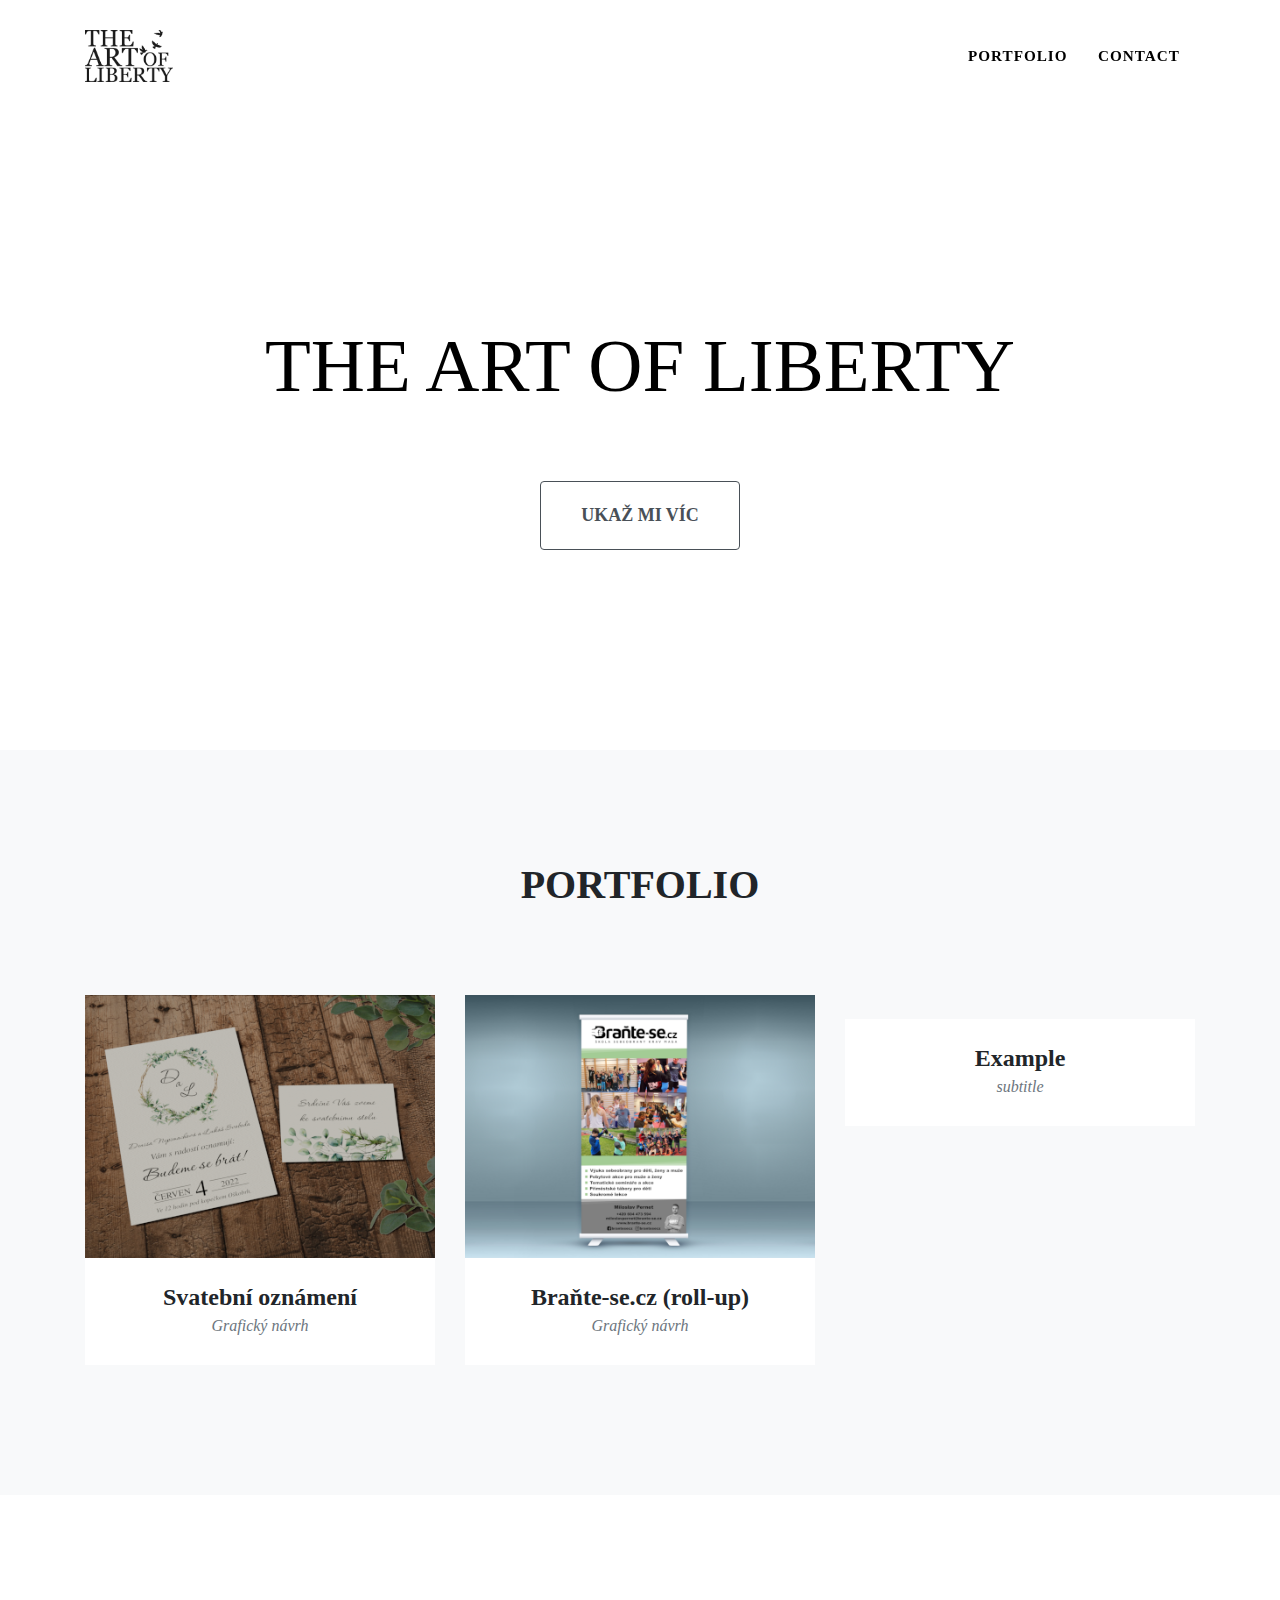
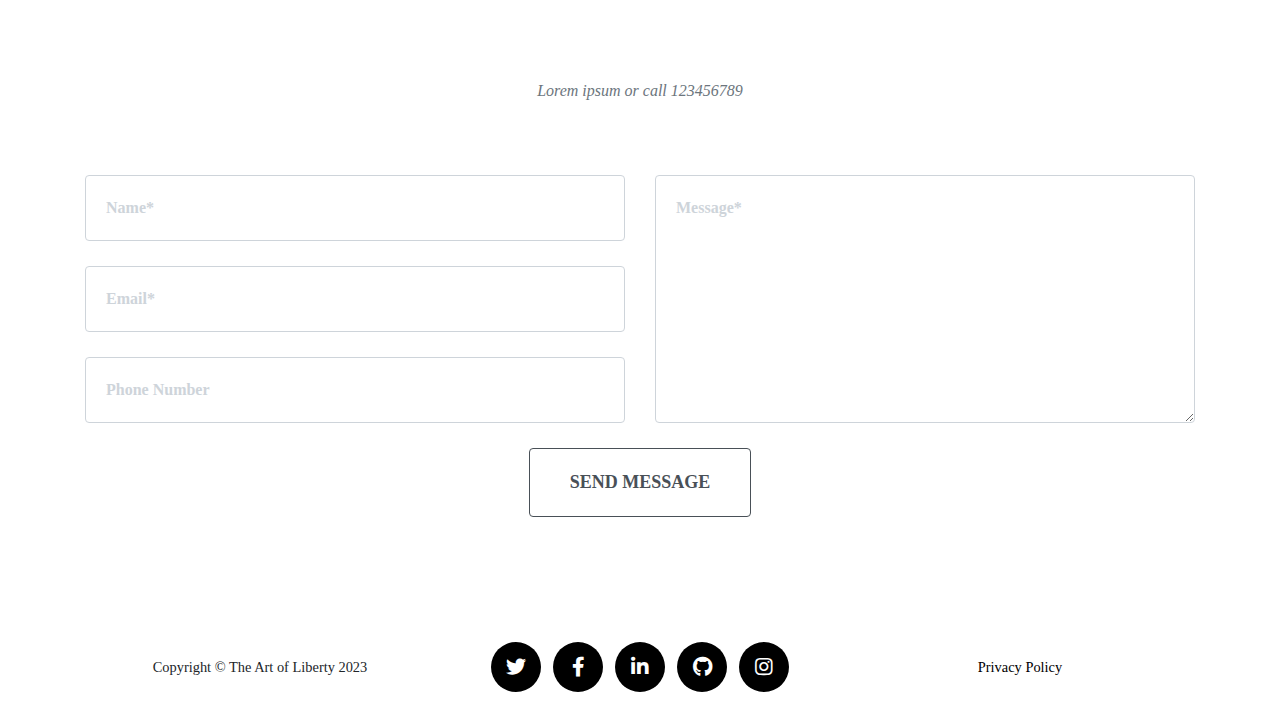
==== commit 9c51ca28: "Add files via upload" ====
--- a/index.html
+++ b/index.html
@@ -36,7 +36,7 @@
         <!-- Navigation -->
   <nav class="navbar navbar-expand-lg navbar-dark fixed-top" id="mainNav">
     <div class="container">
-	  <a class="navbar-brand js-scroll-trigger" href="#page-top"><img height="52" src="assets\img\logo.png"/></a>
+	  <a class="navbar-brand js-scroll-trigger" href="#page-top"><img height="52" src="assets/img/logo.png"/></a>
       <button class="navbar-toggler navbar-toggler-right" type="button" data-toggle="collapse" data-target="#navbarResponsive" aria-controls="navbarResponsive" aria-expanded="false" aria-label="Toggle navigation">
         Menu
         <i class="fas fa-bars"></i>
@@ -47,6 +47,8 @@
         
           <li class="nav-item"><a class="nav-link js-scroll-trigger" href="#portfolio">Portfolio</a></li>
         
+          <li class="nav-item"><a class="nav-link js-scroll-trigger" href="#contact">Contact</a></li>
+        
         
         </ul>
       </div>
@@ -87,11 +89,11 @@
               <i class="fas fa-plus fa-3x"></i>
             </div>
           </div>
-          <img class="img-fluid" src="https://place-hold.it/400x300" alt="">
+          <img class="img-fluid" src="assets/img/portfolio/svatba_thumbnail.png" alt="">
         </a>
         <div class="portfolio-caption">
-          <h4>Example</h4>
-          <p class="text-muted">subtitle</p>
+          <h4>Svatební oznámení</h4>
+          <p class="text-muted">Grafický návrh</p>
         </div>
       </div>
 	
@@ -110,6 +112,21 @@
         </div>
       </div>
 	
+      <div class="col-md-4 col-sm-6 portfolio-item">
+        <a class="portfolio-link" data-toggle="modal" href="#p3">
+          <div class="portfolio-hover">
+            <div class="portfolio-hover-content">
+              <i class="fas fa-plus fa-3x"></i>
+            </div>
+          </div>
+          <img class="img-fluid" src="https://place-hold.it/400x300" alt="">
+        </a>
+        <div class="portfolio-caption">
+          <h4>Example</h4>
+          <p class="text-muted">subtitle</p>
+        </div>
+      </div>
+	
     </div>
   </div>
 </section>
@@ -120,6 +137,102 @@
 <div
   class="portfolio-modal modal fade"
   id="p1"
+  tabindex="-1"
+  role="dialog"
+  aria-hidden="true"
+>
+  <div class="modal-dialog">
+    <div class="modal-content">
+      <div class="close-modal" data-dismiss="modal">
+        <div class="lr">
+          <div class="rl"></div>
+        </div>
+      </div>
+      <div class="container">
+        <div class="row">
+          <div class="col-lg-8 mx-auto">
+            <div class="modal-body">
+              <!-- Project Details Go Here -->
+              <h2 class="text-uppercase">Svatební oznámení</h2>
+              <p class="item-intro text-muted">Grafický návrh svatebního oznámení</p>
+              <img
+                class="img-fluid d-block mx-auto"
+                src="assets/img/portfolio/svatba.png"
+                alt=""
+              />
+              <p><p>Grafický návrh svatebního oznámení.</p>
+
+</p>
+              <button
+                class="btn btn-primary"
+                data-dismiss="modal"
+                type="button"
+              >
+                <i class="fas fa-times"></i>
+                Zavřít
+              </button>
+            </div>
+          </div>
+        </div>
+      </div>
+    </div>
+  </div>
+</div>
+
+
+
+<div
+  class="portfolio-modal modal fade"
+  id="p2"
+  tabindex="-1"
+  role="dialog"
+  aria-hidden="true"
+>
+  <div class="modal-dialog">
+    <div class="modal-content">
+      <div class="close-modal" data-dismiss="modal">
+        <div class="lr">
+          <div class="rl"></div>
+        </div>
+      </div>
+      <div class="container">
+        <div class="row">
+          <div class="col-lg-8 mx-auto">
+            <div class="modal-body">
+              <!-- Project Details Go Here -->
+              <h2 class="text-uppercase">Braňte-se</h2>
+              <p class="item-intro text-muted">Grafický návrh roll-up baneru</p>
+              <img
+                class="img-fluid d-block mx-auto"
+                src="assets/img/portfolio/sami_rollup.png"
+                alt=""
+              />
+              <p><p>Grafický návrh roll-up baneru laděného do barev použitých v identitě “značky”.</p>
+
+<p><strong><a href="https://www.brante-se.cz">https://www.brante-se.cz</a></strong></p>
+
+</p>
+              <button
+                class="btn btn-primary"
+                data-dismiss="modal"
+                type="button"
+              >
+                <i class="fas fa-times"></i>
+                Zavřít
+              </button>
+            </div>
+          </div>
+        </div>
+      </div>
+    </div>
+  </div>
+</div>
+
+
+
+<div
+  class="portfolio-modal modal fade"
+  id="p3"
   tabindex="-1"
   role="dialog"
   aria-hidden="true"
@@ -171,59 +284,74 @@
 </div>
 
 
-
-<div
-  class="portfolio-modal modal fade"
-  id="p2"
-  tabindex="-1"
-  role="dialog"
-  aria-hidden="true"
->
-  <div class="modal-dialog">
-    <div class="modal-content">
-      <div class="close-modal" data-dismiss="modal">
-        <div class="lr">
-          <div class="rl"></div>
-        </div>
-      </div>
-      <div class="container">
-        <div class="row">
-          <div class="col-lg-8 mx-auto">
-            <div class="modal-body">
-              <!-- Project Details Go Here -->
-              <h2 class="text-uppercase">Braňte-se</h2>
-              <p class="item-intro text-muted">Grafický návrh roll-up baneru</p>
-              <img
-                class="img-fluid d-block mx-auto"
-                src="assets/img/portfolio/sami_rollup.png"
-                alt=""
-              />
-              <p><p>Grafický návrh roll-up baneru laděného do barev použitých v identitě “značky”.</p>
-
-<p><strong><a href="https://www.brante-se.cz">https://www.brante-se.cz</a></strong></p>
-
-</p>
-              <button
-                class="btn btn-primary"
-                data-dismiss="modal"
-                type="button"
-              >
-                <i class="fas fa-times"></i>
-                Zavřít
-              </button>
-            </div>
-          </div>
-        </div>
-      </div>
-    </div>
-  </div>
-</div>
-
-
 <!-- End Portfolio Modals -->
 
 
-
+<!-- Contact -->
+
+<section class="page-section" id="contact">
+  <div class="container">
+    <div class="row">
+      <div class="col-lg-12 text-center">
+        <h2 class="section-heading text-uppercase">
+          <p>Contact Us</p>
+</h2>
+        <h3 class="section-subheading text-muted">Lorem ipsum or call 123456789</h3>
+      </div>
+    </div>
+    <div class="row">
+      <div class="col-lg-12">
+        <form id="contactForm"
+          action="https://formspree.io/your-email@example.com"
+          novalidate="novalidate" method="POST">
+          <!--name="sentMessage"-->
+          <div class="row">
+            <div class="col-md-6">
+              <div class="form-group">
+                <input name="name" class="form-control" id="name" type="text"
+                  placeholder="Name*"
+                  required="required" data-validation-required-message="Please enter your name.">
+                <p class="help-block text-danger"></p>
+              </div>
+              <div class="form-group">
+                <input name="_replyto" class="form-control" id="email" type="email"
+                  placeholder="Email*"
+                  required="required" data-validation-required-message="Please enter your email address.">
+                <p class="help-block text-danger"></p>
+              </div>
+              <div class="form-group">
+                <input name="phone" class="form-control" id="phone" type="tel"
+                  placeholder="Phone Number"
+                  required="required" data-validation-required-message="Please enter your phone number.">
+                <p class="help-block text-danger"></p>
+              </div>
+            </div>
+            <div class="col-md-6">
+              <div class="form-group">
+                <textarea name="message" class="form-control" id="message"
+                  placeholder="Message*"
+                  required="required" data-validation-required-message="Please enter a message."></textarea>
+                <p class="help-block text-danger"></p>
+              </div>
+            </div>
+            <input type="hidden" name="_subject" id="email-subject"
+              value="Contact Form Submission">
+            <div class="clearfix"></div>
+            <div class="col-lg-12 text-center">
+              <div id="success"></div>
+              <button id="sendMessageButton" class="btn btn-primary btn-xl text-uppercase"
+                type="submit">Send Message</button>
+            </div>
+            <input type="text" name="_gotcha" style="display:none">
+            <input type="hidden" name="_next" value="#" />
+          </div>
+        </form>
+      </div>
+    </div>
+  </div>
+</section>
+
+<!-- End Contact -->
 
 
 	  <!-- Footer -->
--- a/assets/css/agency.css
+++ b/assets/css/agency.css
@@ -79,12 +79,13 @@
 }
 
 .btn-primary {
-  background-color: black;
-  border-color: black;
+  background-color: white;
+  border-color: #495057;
+  color: #495057;
 }
 .btn-primary:active, .btn-primary:focus, .btn-primary:hover {
-  background-color: grey !important;
-  border-color: grey !important;
+  background-color: #495057 !important;
+  border-color: black !important;
   color: white;
 }
 .btn-primary:active, .btn-primary:focus {
@@ -95,13 +96,14 @@
   background-color: white;
 }
 #mainNav .navbar-toggler {
-  font-size: 13px;
+  font-size: 15px;
   right: 0;
   padding: 13px;
   text-transform: uppercase;
   color: black;
-  border: 0;
-  background-color: black;
+  border: 1;
+  border-color: #495057;
+  background-color: white;
   font-family: Georgia, Times, Times New Roman, serif;
 }
 #mainNav .navbar-brand {
@@ -120,7 +122,7 @@
   font-family: Georgia, Times, Times New Roman, serif;
 }
 #mainNav .navbar-nav .nav-item .nav-link.active, #mainNav .navbar-nav .nav-item .nav-link:hover {
-  color: grey;
+  color: #868e96;
 }
 
 @media (min-width: 992px) {
@@ -535,8 +537,7 @@
 }
 
 section#contact {
-  background-color: #212529;
-  background-image: url("../img/contact.png");
+  background-color: white;
   background-repeat: no-repeat;
   background-position: center;
 }
